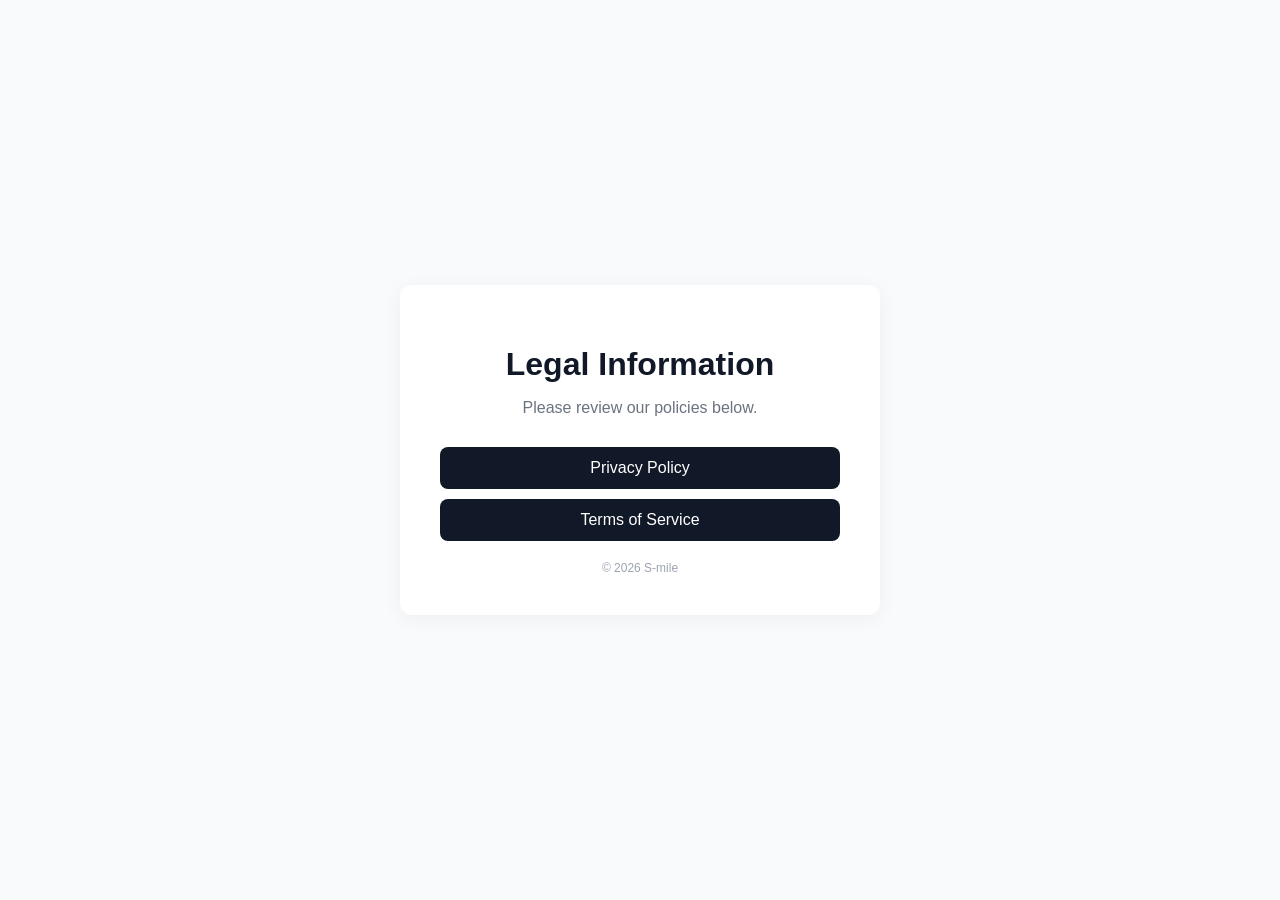
==== index.html @ bb3453ad "feat: ToS and Privacy Policy" ====
<!doctype html>
<html lang="en">
  <head>
    <meta charset="UTF-8" />
    <meta name="viewport" content="width=device-width, initial-scale=1.0" />
    <title>Legal - Your App Name</title>
    <style>
      body {
        font-family: -apple-system, BlinkMacSystemFont, 'Segoe UI', Roboto, sans-serif;
        margin: 0;
        padding: 0;
        background: #f9fafb;
        color: #111827;
        display: flex;
        align-items: center;
        justify-content: center;
        height: 100vh;
      }
      .container {
        text-align: center;
        background: white;
        padding: 40px;
        border-radius: 12px;
        box-shadow: 0 4px 20px rgba(0, 0, 0, 0.05);
        max-width: 400px;
        width: 90%;
      }
      h1 {
        margin-bottom: 10px;
      }
      p {
        margin-bottom: 30px;
        color: #6b7280;
      }
      a {
        display: block;
        margin: 10px 0;
        padding: 12px;
        border-radius: 8px;
        text-decoration: none;
        font-weight: 500;
        background: #111827;
        color: white;
        transition: 0.2s;
      }
      a:hover {
        background: #374151;
      }
      footer {
        margin-top: 20px;
        font-size: 12px;
        color: #9ca3af;
      }
    </style>
  </head>
  <body>
    <div class="container">
      <h1>Legal Information</h1>
      <p>Please review our policies below.</p>

      <a href="privacy.html">Privacy Policy</a>
      <a href="ToS.html">Terms of Service</a>

      <footer>© 2026 S-mile</footer>
    </div>
  </body>
</html>
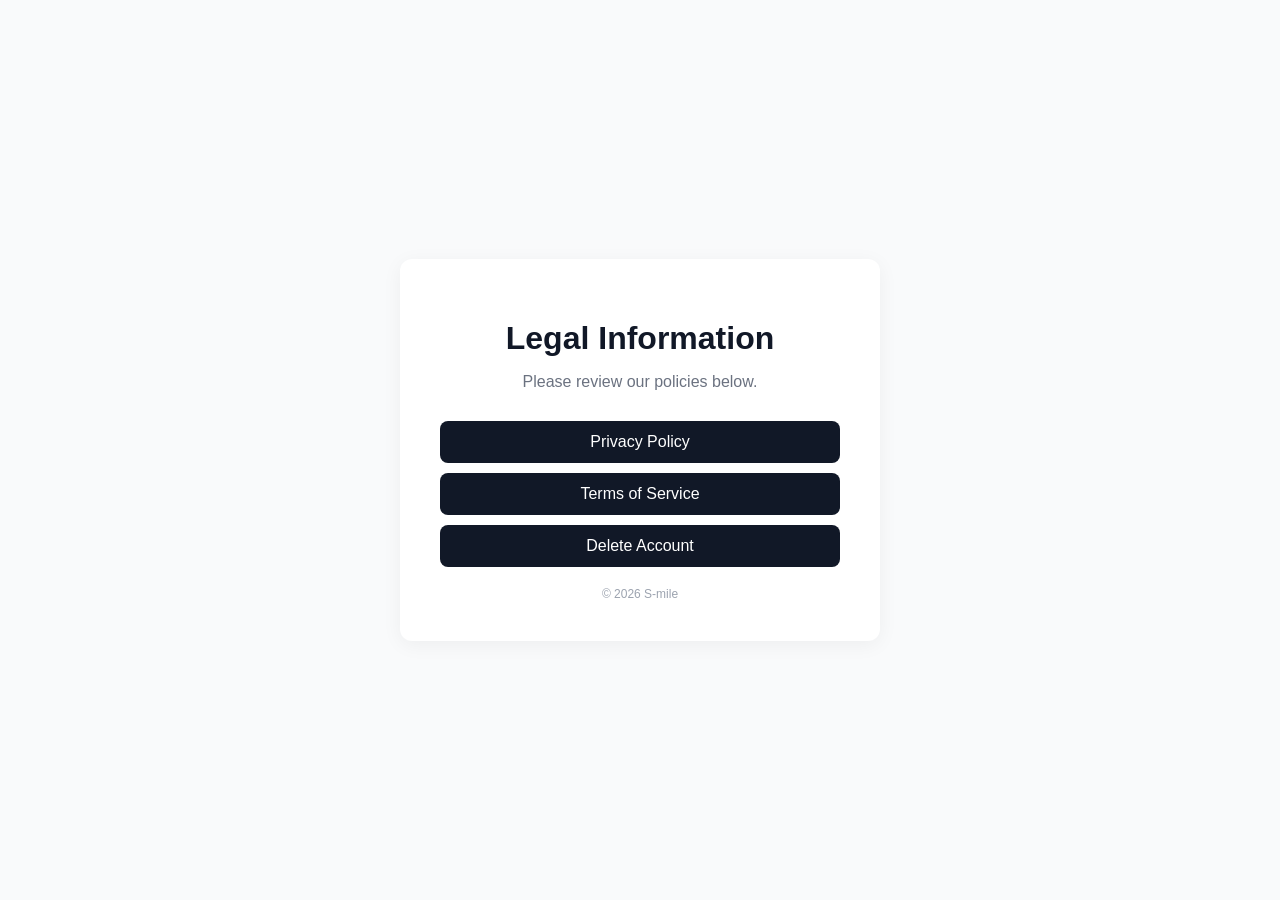
==== commit 24fab2c5: "feat: delete account page" ====
--- a/index.html
+++ b/index.html
@@ -60,6 +60,7 @@
 
       <a href="privacy.html">Privacy Policy</a>
       <a href="ToS.html">Terms of Service</a>
+      <a href="delete-account.html">Delete Account</a>
 
       <footer>© 2026 S-mile</footer>
     </div>
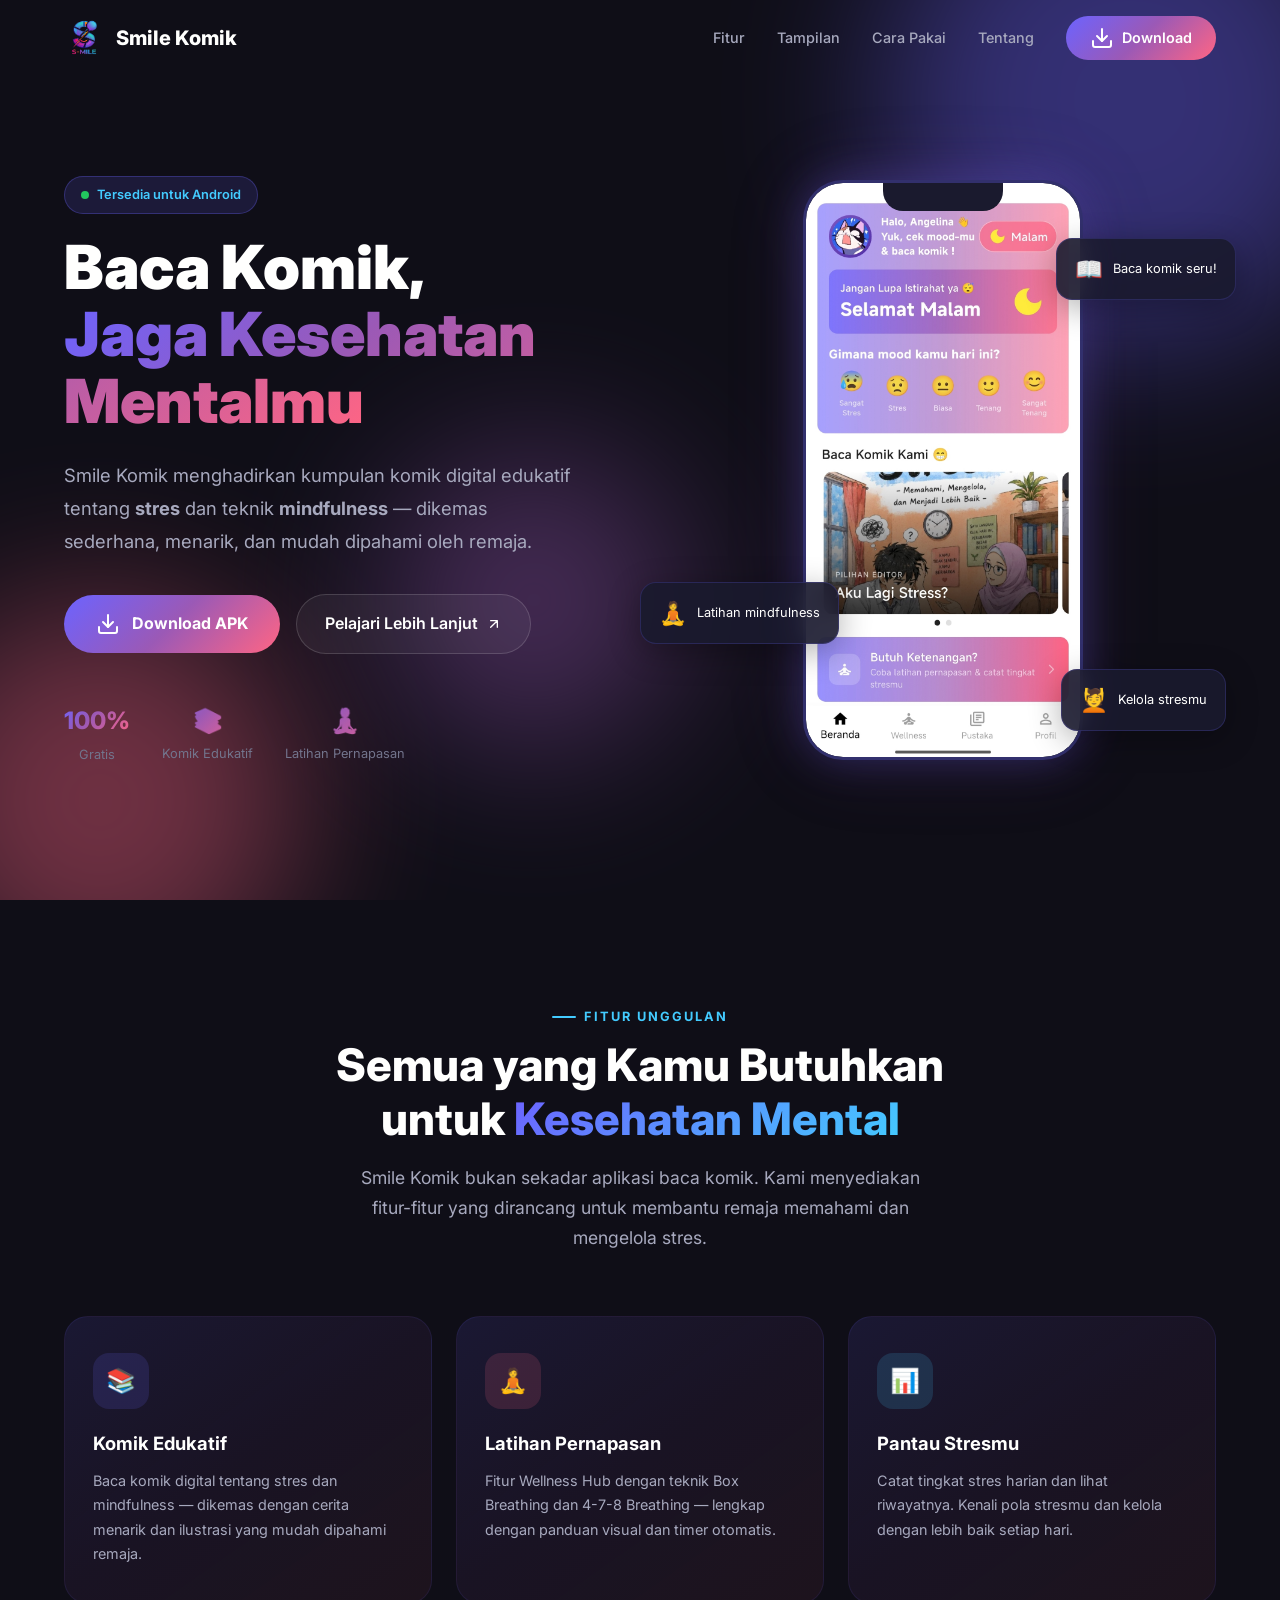
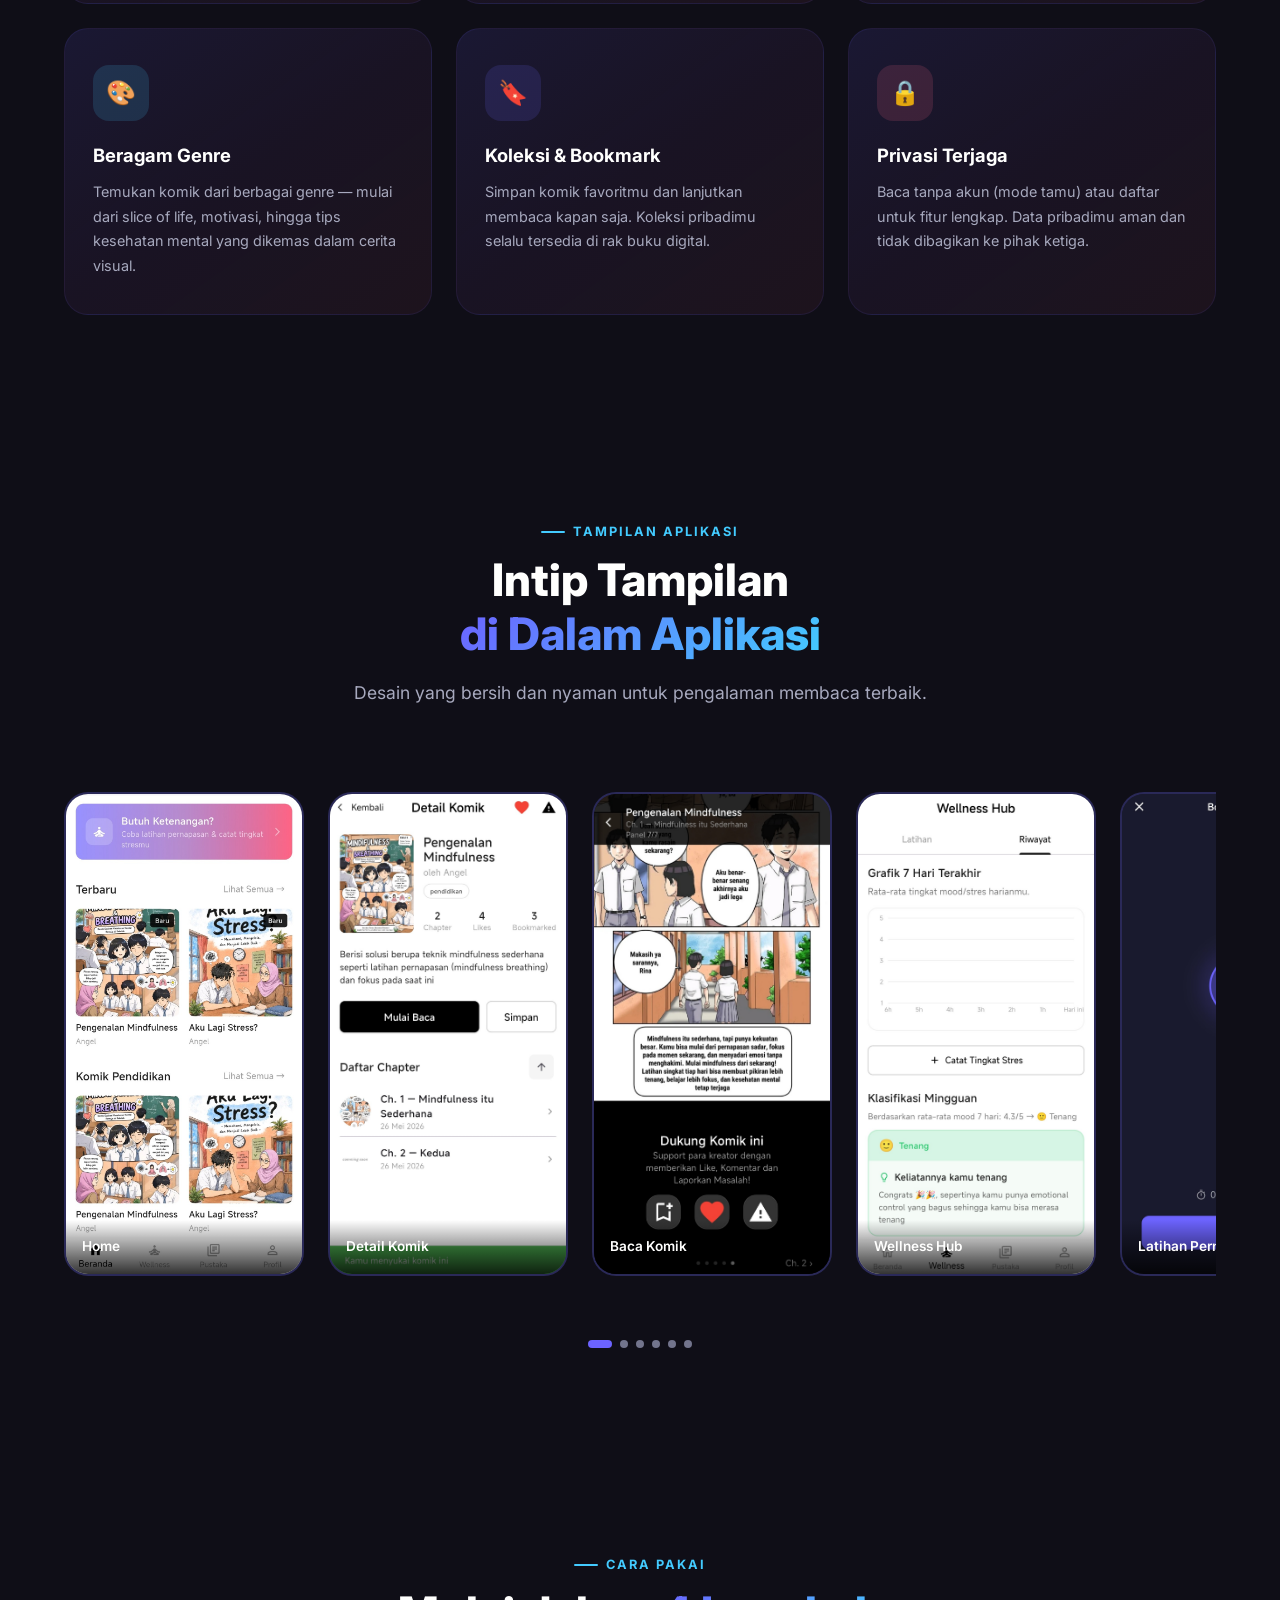
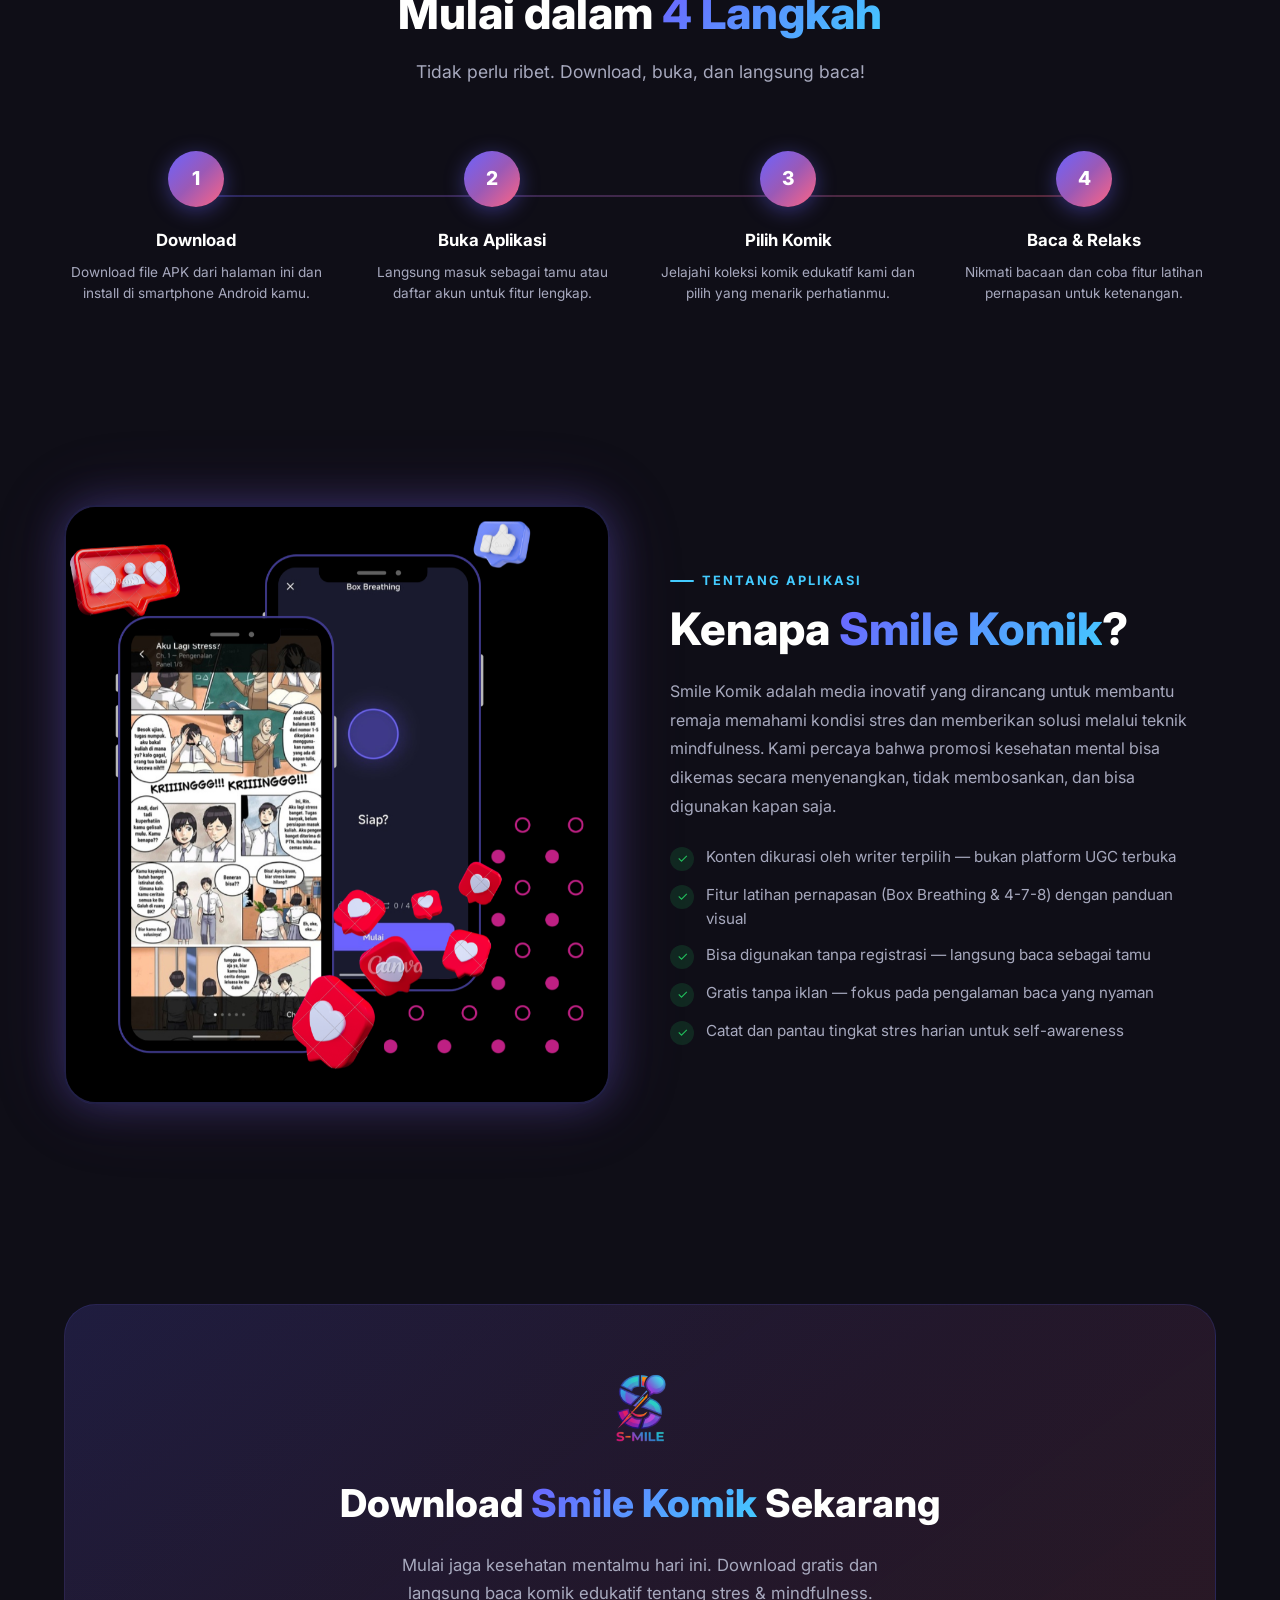
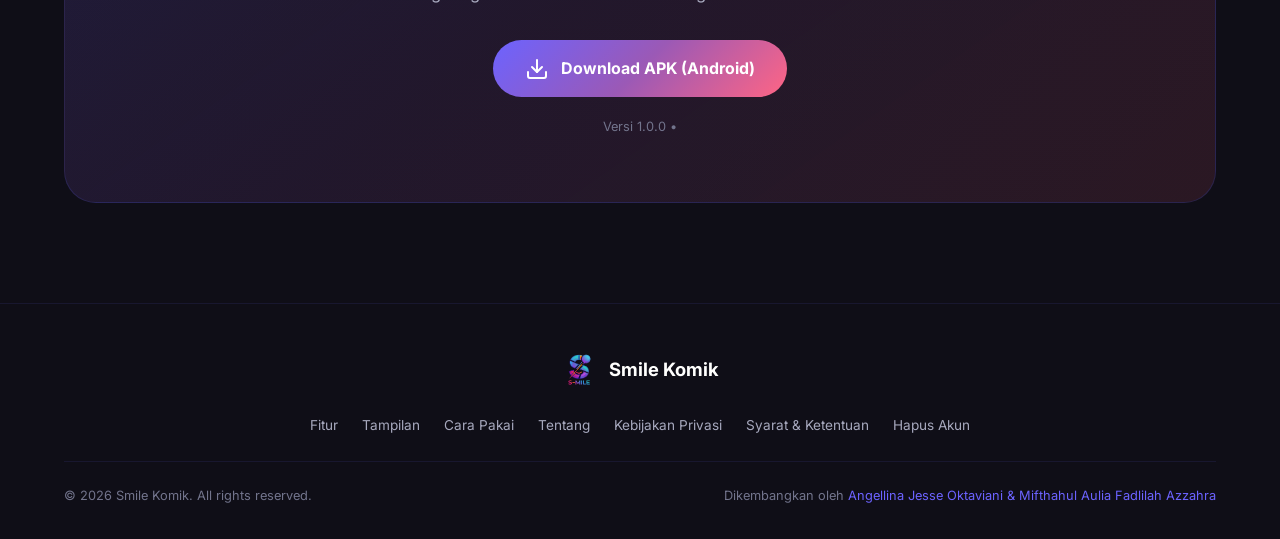
==== commit a109d2c0: "feat: landing page" ====
--- a/index.html
+++ b/index.html
@@ -1,68 +1,375 @@
 <!doctype html>
-<html lang="en">
+<html lang="id">
   <head>
     <meta charset="UTF-8" />
     <meta name="viewport" content="width=device-width, initial-scale=1.0" />
-    <title>Legal - Your App Name</title>
-    <style>
-      body {
-        font-family: -apple-system, BlinkMacSystemFont, 'Segoe UI', Roboto, sans-serif;
-        margin: 0;
-        padding: 0;
-        background: #f9fafb;
-        color: #111827;
-        display: flex;
-        align-items: center;
-        justify-content: center;
-        height: 100vh;
-      }
-      .container {
-        text-align: center;
-        background: white;
-        padding: 40px;
-        border-radius: 12px;
-        box-shadow: 0 4px 20px rgba(0, 0, 0, 0.05);
-        max-width: 400px;
-        width: 90%;
-      }
-      h1 {
-        margin-bottom: 10px;
-      }
-      p {
-        margin-bottom: 30px;
-        color: #6b7280;
-      }
-      a {
-        display: block;
-        margin: 10px 0;
-        padding: 12px;
-        border-radius: 8px;
-        text-decoration: none;
-        font-weight: 500;
-        background: #111827;
-        color: white;
-        transition: 0.2s;
-      }
-      a:hover {
-        background: #374151;
-      }
-      footer {
-        margin-top: 20px;
-        font-size: 12px;
-        color: #9ca3af;
-      }
-    </style>
+    <title>Smile Komik — Komik Edukasi Stres & Mindfulness untuk Remaja</title>
+    <meta
+      name="description"
+      content="Smile Komik adalah aplikasi komik digital edukatif tentang stres dan teknik mindfulness. Dikemas menarik dan mudah dipahami oleh remaja. Download gratis sekarang!"
+    />
+    <meta name="keywords" content="smile komik, komik edukasi, kesehatan mental, mindfulness, stres, remaja, komik digital, breathing exercise" />
+    <meta name="author" content="Smile Komik Team" />
+    <meta name="theme-color" content="#6C63FF" />
+
+    <meta property="og:title" content="Smile Komik — Komik Edukasi Stres & Mindfulness" />
+    <meta property="og:description" content="Baca komik edukatif tentang stres dan mindfulness. Dirancang khusus untuk remaja, gratis dan mudah digunakan." />
+    <meta property="og:type" content="website" />
+    <meta property="og:image" content="assets/logo.png" />
+
+    <link rel="preconnect" href="https://fonts.googleapis.com" />
+    <link rel="preconnect" href="https://fonts.gstatic.com" crossorigin />
+    <link href="https://fonts.googleapis.com/css2?family=Inter:wght@400;500;600;700;800;900&display=swap" rel="stylesheet" />
+
+    <link rel="icon" type="image/png" href="assets/logo.png" />
+
+    <link rel="stylesheet" href="style.css" />
   </head>
   <body>
-    <div class="container">
-      <h1>Legal Information</h1>
-      <p>Please review our policies below.</p>
-
-      <a href="privacy.html">Privacy Policy</a>
-      <a href="ToS.html">Terms of Service</a>
-      <a href="delete-account.html">Delete Account</a>
-
-      <footer>© 2026 S-mile</footer>
-    </div>
+    <nav class="navbar" id="navbar">
+      <div class="container navbar__inner">
+        <a href="#" class="navbar__brand">
+          <img src="assets/logo.png" alt="Smile Komik Logo" class="navbar__logo" />
+          <span>Smile Komik</span>
+        </a>
+
+        <ul class="navbar__nav" id="navMenu">
+          <li><a href="#fitur" class="navbar__link">Fitur</a></li>
+          <li><a href="#screenshot" class="navbar__link">Tampilan</a></li>
+          <li><a href="#cara-kerja" class="navbar__link">Cara Pakai</a></li>
+          <li><a href="#tentang" class="navbar__link">Tentang</a></li>
+          <li>
+            <a href="#download" class="navbar__cta">
+              <svg class="btn-download__icon" viewBox="0 0 24 24" fill="none" stroke="currentColor" stroke-width="2" stroke-linecap="round" stroke-linejoin="round">
+                <path d="M21 15v4a2 2 0 0 1-2 2H5a2 2 0 0 1-2-2v-4" />
+                <polyline points="7 10 12 15 17 10" />
+                <line x1="12" y1="15" x2="12" y2="3" />
+              </svg>
+              Download
+            </a>
+          </li>
+        </ul>
+
+        <button class="navbar__toggle" id="navToggle" aria-label="Menu">
+          <span></span>
+          <span></span>
+          <span></span>
+        </button>
+      </div>
+    </nav>
+
+    <section class="hero" id="hero">
+      <div class="bg-orb bg-orb--1"></div>
+      <div class="bg-orb bg-orb--2"></div>
+      <div class="bg-orb bg-orb--3"></div>
+
+      <div class="container hero__inner">
+        <div class="hero__content">
+          <div class="hero__badge">
+            <span class="hero__badge-dot"></span>
+            Tersedia untuk Android
+          </div>
+
+          <h1 class="hero__title">
+            Baca Komik,<br />
+            <span>Jaga Kesehatan Mentalmu</span>
+          </h1>
+
+          <p class="hero__desc">
+            Smile Komik menghadirkan kumpulan komik digital edukatif tentang <strong>stres</strong> dan teknik <strong>mindfulness</strong> — dikemas sederhana, menarik, dan mudah dipahami oleh
+            remaja.
+          </p>
+
+          <div class="hero__actions">
+            <a href="#download" class="btn-download" id="heroDownloadBtn">
+              <svg class="btn-download__icon" viewBox="0 0 24 24" fill="none" stroke="currentColor" stroke-width="2" stroke-linecap="round" stroke-linejoin="round">
+                <path d="M21 15v4a2 2 0 0 1-2 2H5a2 2 0 0 1-2-2v-4" />
+                <polyline points="7 10 12 15 17 10" />
+                <line x1="12" y1="15" x2="12" y2="3" />
+              </svg>
+              Download APK
+            </a>
+            <a href="#fitur" class="btn-secondary">
+              Pelajari Lebih Lanjut
+              <svg width="16" height="16" viewBox="0 0 24 24" fill="none" stroke="currentColor" stroke-width="2" stroke-linecap="round" stroke-linejoin="round">
+                <path d="M7 17l9.2-9.2M17 17V7H7" />
+              </svg>
+            </a>
+          </div>
+
+          <div class="hero__stats">
+            <div class="hero__stat">
+              <div class="hero__stat-value">100%</div>
+              <div class="hero__stat-label">Gratis</div>
+            </div>
+            <div class="hero__stat">
+              <div class="hero__stat-value">📚</div>
+              <div class="hero__stat-label">Komik Edukatif</div>
+            </div>
+            <div class="hero__stat">
+              <div class="hero__stat-value">🧘</div>
+              <div class="hero__stat-label">Latihan Pernapasan</div>
+            </div>
+          </div>
+        </div>
+
+        <div class="hero__visual">
+          <div class="floating-card floating-card--1">
+            <span class="floating-card__emoji">📖</span>
+            <span>Baca komik seru!</span>
+          </div>
+          <div class="floating-card floating-card--2">
+            <span class="floating-card__emoji">🧘</span>
+            <span>Latihan mindfulness</span>
+          </div>
+          <div class="floating-card floating-card--3">
+            <span class="floating-card__emoji">💆</span>
+            <span>Kelola stresmu</span>
+          </div>
+
+          <div class="phone-mockup">
+            <div class="phone-mockup__notch"></div>
+            <img src="assets/screenshoots/home.jpg" alt="Tampilan Home Smile Komik" class="phone-mockup__screen" />
+          </div>
+        </div>
+      </div>
+    </section>
+
+    <section class="features" id="fitur">
+      <div class="container">
+        <div class="features__header reveal">
+          <span class="section-label">Fitur Unggulan</span>
+          <h2 class="section-title">Semua yang Kamu Butuhkan<br />untuk <span class="text-gradient">Kesehatan Mental</span></h2>
+          <p class="section-subtitle mx-auto">Smile Komik bukan sekadar aplikasi baca komik. Kami menyediakan fitur-fitur yang dirancang untuk membantu remaja memahami dan mengelola stres.</p>
+        </div>
+
+        <div class="features__grid">
+          <div class="feature-card">
+            <div class="feature-card__icon">📚</div>
+            <h3 class="feature-card__title">Komik Edukatif</h3>
+            <p class="feature-card__desc">Baca komik digital tentang stres dan mindfulness — dikemas dengan cerita menarik dan ilustrasi yang mudah dipahami remaja.</p>
+          </div>
+
+          <div class="feature-card">
+            <div class="feature-card__icon feature-card__icon--secondary">🧘</div>
+            <h3 class="feature-card__title">Latihan Pernapasan</h3>
+            <p class="feature-card__desc">Fitur Wellness Hub dengan teknik Box Breathing dan 4-7-8 Breathing — lengkap dengan panduan visual dan timer otomatis.</p>
+          </div>
+
+          <div class="feature-card">
+            <div class="feature-card__icon feature-card__icon--accent">📊</div>
+            <h3 class="feature-card__title">Pantau Stresmu</h3>
+            <p class="feature-card__desc">Catat tingkat stres harian dan lihat riwayatnya. Kenali pola stresmu dan kelola dengan lebih baik setiap hari.</p>
+          </div>
+
+          <div class="feature-card">
+            <div class="feature-card__icon feature-card__icon--accent">🎨</div>
+            <h3 class="feature-card__title">Beragam Genre</h3>
+            <p class="feature-card__desc">Temukan komik dari berbagai genre — mulai dari slice of life, motivasi, hingga tips kesehatan mental yang dikemas dalam cerita visual.</p>
+          </div>
+
+          <div class="feature-card">
+            <div class="feature-card__icon">🔖</div>
+            <h3 class="feature-card__title">Koleksi & Bookmark</h3>
+            <p class="feature-card__desc">Simpan komik favoritmu dan lanjutkan membaca kapan saja. Koleksi pribadimu selalu tersedia di rak buku digital.</p>
+          </div>
+
+          <div class="feature-card">
+            <div class="feature-card__icon feature-card__icon--secondary">🔒</div>
+            <h3 class="feature-card__title">Privasi Terjaga</h3>
+            <p class="feature-card__desc">Baca tanpa akun (mode tamu) atau daftar untuk fitur lengkap. Data pribadimu aman dan tidak dibagikan ke pihak ketiga.</p>
+          </div>
+        </div>
+      </div>
+    </section>
+
+    <section class="screenshots" id="screenshot">
+      <div class="container">
+        <div class="screenshots__header reveal">
+          <span class="section-label">Tampilan Aplikasi</span>
+          <h2 class="section-title">Intip Tampilan<br /><span class="text-gradient">di Dalam Aplikasi</span></h2>
+          <p class="section-subtitle mx-auto">Desain yang bersih dan nyaman untuk pengalaman membaca terbaik.</p>
+        </div>
+      </div>
+
+      <div class="container">
+        <div class="screenshots__carousel" id="screenshotCarousel">
+          <div class="screenshot-item">
+            <img src="/assets/screenshoots/home2.jpg" alt="Tampilan Home" srcset="" />
+            <div class="screenshot-item__label">Home</div>
+          </div>
+
+          <div class="screenshot-item">
+            <img src="./assets/screenshoots/detail-komik.jpg" alt="Tampilan Detail Komik" srcset="" />
+            <div class="screenshot-item__label">Detail Komik</div>
+          </div>
+
+          <div class="screenshot-item">
+            <img src="./assets/screenshoots/reader.jpg" alt="Tampilan Reader Komik" srcset="" />
+            <div class="screenshot-item__label">Baca Komik</div>
+          </div>
+
+          <div class="screenshot-item">
+            <img src="./assets/screenshoots/wellness.jpg" alt="Tampilan Wellness Hub" srcset="" />
+            <div class="screenshot-item__label">Wellness Hub</div>
+          </div>
+
+          <div class="screenshot-item">
+            <img src="./assets/screenshoots/breathing.jpg" alt="Tapilan Latihan Pernapasan" />
+            <div class="screenshot-item__label">Latihan Pernapasan</div>
+          </div>
+
+          <div class="screenshot-item">
+            <img src="./assets/screenshoots/profile.jpg" alt="Tampilan Profil" srcset="" />
+            <div class="screenshot-item__label">Profil</div>
+          </div>
+        </div>
+
+        <div class="screenshots__dots">
+          <button class="screenshots__dot active" aria-label="Screenshot 1"></button>
+          <button class="screenshots__dot" aria-label="Screenshot 2"></button>
+          <button class="screenshots__dot" aria-label="Screenshot 3"></button>
+          <button class="screenshots__dot" aria-label="Screenshot 4"></button>
+          <button class="screenshots__dot" aria-label="Screenshot 5"></button>
+          <button class="screenshots__dot" aria-label="Screenshot 6"></button>
+        </div>
+      </div>
+    </section>
+
+    <section class="how-it-works" id="cara-kerja">
+      <div class="container">
+        <div class="how-it-works__header reveal">
+          <span class="section-label">Cara Pakai</span>
+          <h2 class="section-title">Mulai dalam <span class="text-gradient">4 Langkah</span></h2>
+          <p class="section-subtitle mx-auto">Tidak perlu ribet. Download, buka, dan langsung baca!</p>
+        </div>
+
+        <div class="how-it-works__steps">
+          <div class="step-card">
+            <div class="step-card__number">1</div>
+            <h3 class="step-card__title">Download</h3>
+            <p class="step-card__desc">Download file APK dari halaman ini dan install di smartphone Android kamu.</p>
+          </div>
+
+          <div class="step-card">
+            <div class="step-card__number">2</div>
+            <h3 class="step-card__title">Buka Aplikasi</h3>
+            <p class="step-card__desc">Langsung masuk sebagai tamu atau daftar akun untuk fitur lengkap.</p>
+          </div>
+
+          <div class="step-card">
+            <div class="step-card__number">3</div>
+            <h3 class="step-card__title">Pilih Komik</h3>
+            <p class="step-card__desc">Jelajahi koleksi komik edukatif kami dan pilih yang menarik perhatianmu.</p>
+          </div>
+
+          <div class="step-card">
+            <div class="step-card__number">4</div>
+            <h3 class="step-card__title">Baca & Relaks</h3>
+            <p class="step-card__desc">Nikmati bacaan dan coba fitur latihan pernapasan untuk ketenangan.</p>
+          </div>
+        </div>
+      </div>
+    </section>
+
+    <section class="about" id="tentang">
+      <div class="container">
+        <div class="about__inner">
+          <div class="about__visual reveal">
+            <div class="about__image-container">
+              <img src="assets/screenshoots/ill.png" alt="Tentang Smile Komik" />
+            </div>
+          </div>
+
+          <div class="about__content reveal">
+            <span class="section-label">Tentang Aplikasi</span>
+            <h2 class="section-title">Kenapa <span class="text-gradient">Smile Komik</span>?</h2>
+            <p class="about__text">
+              Smile Komik adalah media inovatif yang dirancang untuk membantu remaja memahami kondisi stres dan memberikan solusi melalui teknik mindfulness. Kami percaya bahwa promosi kesehatan
+              mental bisa dikemas secara menyenangkan, tidak membosankan, dan bisa digunakan kapan saja.
+            </p>
+
+            <ul class="about__highlights">
+              <li class="about__highlight">
+                <span class="about__highlight-icon">✓</span>
+                <span>Konten dikurasi oleh writer terpilih — bukan platform UGC terbuka</span>
+              </li>
+              <li class="about__highlight">
+                <span class="about__highlight-icon">✓</span>
+                <span>Fitur latihan pernapasan (Box Breathing & 4-7-8) dengan panduan visual</span>
+              </li>
+              <li class="about__highlight">
+                <span class="about__highlight-icon">✓</span>
+                <span>Bisa digunakan tanpa registrasi — langsung baca sebagai tamu</span>
+              </li>
+              <li class="about__highlight">
+                <span class="about__highlight-icon">✓</span>
+                <span>Gratis tanpa iklan — fokus pada pengalaman baca yang nyaman</span>
+              </li>
+              <li class="about__highlight">
+                <span class="about__highlight-icon">✓</span>
+                <span>Catat dan pantau tingkat stres harian untuk self-awareness</span>
+              </li>
+            </ul>
+          </div>
+        </div>
+      </div>
+    </section>
+
+    <section class="download-cta" id="download">
+      <div class="container">
+        <div class="download-cta__card reveal">
+          <div class="download-cta__content">
+            <img src="assets/logo.png" alt="Smile Komik" class="download-cta__icon" />
+            <h2 class="download-cta__title">Download <span class="text-gradient">Smile Komik</span> Sekarang</h2>
+            <p class="download-cta__desc">Mulai jaga kesehatan mentalmu hari ini. Download gratis dan langsung baca komik edukatif tentang stres & mindfulness.</p>
+
+            <div class="download-cta__actions">
+              <!-- 
+              APK RELEASE GITHUB
+            -->
+              <a href="#" class="btn-download" id="ctaDownloadBtn">
+                <svg class="btn-download__icon" viewBox="0 0 24 24" fill="none" stroke="currentColor" stroke-width="2" stroke-linecap="round" stroke-linejoin="round">
+                  <path d="M21 15v4a2 2 0 0 1-2 2H5a2 2 0 0 1-2-2v-4" />
+                  <polyline points="7 10 12 15 17 10" />
+                  <line x1="12" y1="15" x2="12" y2="3" />
+                </svg>
+                Download APK (Android)
+              </a>
+            </div>
+
+            <p class="download-cta__version">Versi 1.0.0 &bull;</p>
+          </div>
+        </div>
+      </div>
+    </section>
+
+    <footer class="footer" id="footer">
+      <div class="container footer__inner">
+        <div class="footer__brand">
+          <img src="assets/logo.png" alt="Smile Komik" />
+          <span>Smile Komik</span>
+        </div>
+
+        <ul class="footer__links">
+          <li><a href="#fitur" class="footer__link">Fitur</a></li>
+          <li><a href="#screenshot" class="footer__link">Tampilan</a></li>
+          <li><a href="#cara-kerja" class="footer__link">Cara Pakai</a></li>
+          <li><a href="#tentang" class="footer__link">Tentang</a></li>
+          <li><a href="./privacy.html" class="footer__link" target="_blank" rel="noopener">Kebijakan Privasi</a></li>
+          <li><a href="./ToS.html" class="footer__link" target="_blank" rel="noopener">Syarat & Ketentuan</a></li>
+          <li><a href="./delete-account.html" class="footer__link" target="_blank" rel="noopener">Hapus Akun</a></li>
+        </ul>
+
+        <div class="footer__divider"></div>
+
+        <div class="footer__bottom">
+          <p class="footer__copyright">&copy; 2026 Smile Komik. All rights reserved.</p>
+          <p class="footer__developer">Dikembangkan oleh <a href="mailto:official.smile.app@example.com"> Angellina Jesse Oktaviani & Mifthahul Aulia Fadlilah Azzahra </a></p>
+        </div>
+      </div>
+    </footer>
+
+    <script src="script.js"></script>
   </body>
 </html>
--- a/style.css
+++ b/style.css
@@ -0,0 +1,1231 @@
+/* ========================================
+   SMILE KOMIK — Landing Page Styles
+   ======================================== */
+
+/* ---------- CSS Variables ---------- */
+:root {
+  --primary: #6C63FF;
+  --primary-dark: #4B44CC;
+  --secondary: #FF6584;
+  --accent: #43CBFF;
+  --bg-dark: #0F0E17;
+  --bg-card: #1A1A2E;
+  --bg-card-hover: #252542;
+  --surface: #16213E;
+  --text-primary: #FFFFFE;
+  --text-secondary: #A7A9BE;
+  --text-muted: #72748C;
+  --gradient-hero: linear-gradient(135deg, #6C63FF 0%, #9B59B6 40%, #FF6584 100%);
+  --gradient-card: linear-gradient(145deg, rgba(108, 99, 255, 0.12) 0%, rgba(155, 89, 182, 0.08) 50%, rgba(255, 101, 132, 0.06) 100%);
+  --gradient-btn: linear-gradient(135deg, #6C63FF 0%, #9B59B6 50%, #FF6584 100%);
+  --gradient-text: linear-gradient(135deg, #6C63FF, #43CBFF);
+  --shadow-glow: 0 0 40px rgba(108, 99, 255, 0.3), 0 0 80px rgba(155, 89, 182, 0.15);
+  --shadow-card: 0 8px 32px rgba(0, 0, 0, 0.3);
+  --radius-sm: 8px;
+  --radius-md: 16px;
+  --radius-lg: 24px;
+  --radius-xl: 32px;
+  --transition: 0.3s cubic-bezier(0.4, 0, 0.2, 1);
+  --font-main: 'Inter', -apple-system, BlinkMacSystemFont, 'Segoe UI', sans-serif;
+}
+
+/* ---------- Reset & Base ---------- */
+*,
+*::before,
+*::after {
+  margin: 0;
+  padding: 0;
+  box-sizing: border-box;
+}
+
+html {
+  scroll-behavior: smooth;
+  font-size: 16px;
+  -webkit-font-smoothing: antialiased;
+  -moz-osx-font-smoothing: grayscale;
+}
+
+body {
+  font-family: var(--font-main);
+  background-color: var(--bg-dark);
+  color: var(--text-primary);
+  line-height: 1.6;
+  overflow-x: hidden;
+}
+
+a {
+  text-decoration: none;
+  color: inherit;
+}
+
+img {
+  max-width: 100%;
+  height: auto;
+  display: block;
+}
+
+/* ---------- Utility Classes ---------- */
+.container {
+  width: 100%;
+  max-width: 1200px;
+  margin: 0 auto;
+  padding: 0 24px;
+}
+
+.section-label {
+  display: inline-flex;
+  align-items: center;
+  gap: 8px;
+  font-size: 0.8rem;
+  font-weight: 700;
+  letter-spacing: 2px;
+  text-transform: uppercase;
+  color: var(--accent);
+  margin-bottom: 12px;
+}
+
+.section-label::before {
+  content: '';
+  display: inline-block;
+  width: 24px;
+  height: 2px;
+  background: var(--accent);
+  border-radius: 2px;
+}
+
+.section-title {
+  font-size: clamp(2rem, 4vw, 2.8rem);
+  font-weight: 800;
+  line-height: 1.2;
+  margin-bottom: 16px;
+}
+
+.section-subtitle {
+  font-size: 1.1rem;
+  color: var(--text-secondary);
+  max-width: 600px;
+  line-height: 1.7;
+}
+
+.text-gradient {
+  background: var(--gradient-text);
+  -webkit-background-clip: text;
+  -webkit-text-fill-color: transparent;
+  background-clip: text;
+}
+
+.text-center {
+  text-align: center;
+}
+
+.mx-auto {
+  margin-left: auto;
+  margin-right: auto;
+}
+
+/* ---------- Animated Background Orbs ---------- */
+.bg-orb {
+  position: absolute;
+  border-radius: 50%;
+  filter: blur(80px);
+  opacity: 0.4;
+  pointer-events: none;
+  z-index: 0;
+}
+
+.bg-orb--1 {
+  width: 500px;
+  height: 500px;
+  background: var(--primary);
+  top: -150px;
+  right: -100px;
+  animation: orbFloat 8s ease-in-out infinite;
+}
+
+.bg-orb--2 {
+  width: 400px;
+  height: 400px;
+  background: var(--secondary);
+  bottom: -100px;
+  left: -100px;
+  animation: orbFloat 10s ease-in-out infinite reverse;
+}
+
+.bg-orb--3 {
+  width: 300px;
+  height: 300px;
+  background: #9B59B6;
+  top: 50%;
+  left: 30%;
+  animation: orbFloat 12s ease-in-out infinite 2s;
+}
+
+@keyframes orbFloat {
+  0%, 100% { transform: translate(0, 0) scale(1); }
+  33% { transform: translate(30px, -30px) scale(1.05); }
+  66% { transform: translate(-20px, 20px) scale(0.95); }
+}
+
+/* ---------- Navbar ---------- */
+.navbar {
+  position: fixed;
+  top: 0;
+  left: 0;
+  right: 0;
+  z-index: 1000;
+  padding: 16px 0;
+  transition: var(--transition);
+  backdrop-filter: blur(0px);
+}
+
+.navbar.scrolled {
+  background: rgba(15, 14, 23, 0.85);
+  backdrop-filter: blur(20px) saturate(1.5);
+  border-bottom: 1px solid rgba(108, 99, 255, 0.15);
+  padding: 12px 0;
+}
+
+.navbar__inner {
+  display: flex;
+  align-items: center;
+  justify-content: space-between;
+}
+
+.navbar__brand {
+  display: flex;
+  align-items: center;
+  gap: 12px;
+  font-size: 1.25rem;
+  font-weight: 800;
+}
+
+.navbar__logo {
+  width: 40px;
+  height: 40px;
+  border-radius: var(--radius-sm);
+}
+
+.navbar__nav {
+  display: flex;
+  align-items: center;
+  gap: 32px;
+  list-style: none;
+}
+
+.navbar__link {
+  font-size: 0.9rem;
+  font-weight: 500;
+  color: var(--text-secondary);
+  transition: var(--transition);
+  position: relative;
+}
+
+.navbar__link::after {
+  content: '';
+  position: absolute;
+  bottom: -4px;
+  left: 0;
+  width: 0;
+  height: 2px;
+  background: var(--gradient-btn);
+  border-radius: 2px;
+  transition: var(--transition);
+}
+
+.navbar__link:hover {
+  color: var(--text-primary);
+}
+
+.navbar__link:hover::after {
+  width: 100%;
+}
+
+.navbar__cta {
+  display: inline-flex;
+  align-items: center;
+  gap: 8px;
+  padding: 10px 24px;
+  background: var(--gradient-btn);
+  color: #fff;
+  font-weight: 600;
+  font-size: 0.9rem;
+  border-radius: 999px;
+  transition: var(--transition);
+  border: none;
+  cursor: pointer;
+}
+
+.navbar__cta:hover {
+  transform: translateY(-2px);
+  box-shadow: 0 8px 25px rgba(108, 99, 255, 0.4);
+}
+
+/* Mobile Menu Toggle */
+.navbar__toggle {
+  display: none;
+  flex-direction: column;
+  gap: 5px;
+  background: none;
+  border: none;
+  cursor: pointer;
+  padding: 4px;
+}
+
+.navbar__toggle span {
+  display: block;
+  width: 24px;
+  height: 2px;
+  background: var(--text-primary);
+  border-radius: 2px;
+  transition: var(--transition);
+}
+
+/* ---------- Hero Section ---------- */
+.hero {
+  position: relative;
+  min-height: 100vh;
+  display: flex;
+  align-items: center;
+  padding: 120px 0 80px;
+  overflow: hidden;
+}
+
+.hero__inner {
+  display: grid;
+  grid-template-columns: 1fr 1fr;
+  gap: 60px;
+  align-items: center;
+  position: relative;
+  z-index: 1;
+}
+
+.hero__badge {
+  display: inline-flex;
+  align-items: center;
+  gap: 8px;
+  padding: 8px 16px;
+  background: rgba(108, 99, 255, 0.15);
+  border: 1px solid rgba(108, 99, 255, 0.3);
+  border-radius: 999px;
+  font-size: 0.8rem;
+  font-weight: 600;
+  color: var(--accent);
+  margin-bottom: 20px;
+  animation: fadeInUp 0.6s ease-out;
+}
+
+.hero__badge-dot {
+  width: 8px;
+  height: 8px;
+  border-radius: 50%;
+  background: #22C55E;
+  animation: pulse 2s ease-in-out infinite;
+}
+
+@keyframes pulse {
+  0%, 100% { opacity: 1; transform: scale(1); }
+  50% { opacity: 0.5; transform: scale(0.8); }
+}
+
+.hero__title {
+  font-size: clamp(2.5rem, 5vw, 3.8rem);
+  font-weight: 900;
+  line-height: 1.1;
+  margin-bottom: 24px;
+  animation: fadeInUp 0.6s ease-out 0.1s both;
+}
+
+.hero__title span {
+  background: var(--gradient-hero);
+  -webkit-background-clip: text;
+  -webkit-text-fill-color: transparent;
+  background-clip: text;
+}
+
+.hero__desc {
+  font-size: 1.15rem;
+  color: var(--text-secondary);
+  line-height: 1.8;
+  margin-bottom: 36px;
+  max-width: 520px;
+  animation: fadeInUp 0.6s ease-out 0.2s both;
+}
+
+.hero__actions {
+  display: flex;
+  align-items: center;
+  gap: 16px;
+  flex-wrap: wrap;
+  animation: fadeInUp 0.6s ease-out 0.3s both;
+}
+
+.btn-download {
+  display: inline-flex;
+  align-items: center;
+  gap: 12px;
+  padding: 16px 32px;
+  background: var(--gradient-btn);
+  color: #fff;
+  font-weight: 700;
+  font-size: 1rem;
+  border-radius: 999px;
+  border: none;
+  cursor: pointer;
+  transition: var(--transition);
+  position: relative;
+  overflow: hidden;
+}
+
+.btn-download::before {
+  content: '';
+  position: absolute;
+  inset: 0;
+  background: linear-gradient(135deg, rgba(255,255,255,0.2) 0%, transparent 50%);
+  opacity: 0;
+  transition: var(--transition);
+}
+
+.btn-download:hover {
+  transform: translateY(-3px);
+  box-shadow: var(--shadow-glow);
+}
+
+.btn-download:hover::before {
+  opacity: 1;
+}
+
+.btn-download__icon {
+  width: 24px;
+  height: 24px;
+}
+
+.btn-secondary {
+  display: inline-flex;
+  align-items: center;
+  gap: 8px;
+  padding: 16px 28px;
+  background: rgba(255, 255, 255, 0.05);
+  border: 1px solid rgba(255, 255, 255, 0.15);
+  color: var(--text-primary);
+  font-weight: 600;
+  font-size: 1rem;
+  border-radius: 999px;
+  cursor: pointer;
+  transition: var(--transition);
+}
+
+.btn-secondary:hover {
+  background: rgba(255, 255, 255, 0.1);
+  border-color: rgba(255, 255, 255, 0.3);
+  transform: translateY(-2px);
+}
+
+.hero__stats {
+  display: flex;
+  gap: 32px;
+  margin-top: 48px;
+  animation: fadeInUp 0.6s ease-out 0.4s both;
+}
+
+.hero__stat {
+  text-align: center;
+}
+
+.hero__stat-value {
+  font-size: 1.5rem;
+  font-weight: 800;
+  background: var(--gradient-hero);
+  -webkit-background-clip: text;
+  -webkit-text-fill-color: transparent;
+  background-clip: text;
+}
+
+.hero__stat-label {
+  font-size: 0.8rem;
+  color: var(--text-muted);
+  margin-top: 4px;
+}
+
+/* Hero Phone Mockup */
+.hero__visual {
+  display: flex;
+  justify-content: center;
+  align-items: center;
+  position: relative;
+  animation: fadeInUp 0.8s ease-out 0.3s both;
+}
+
+.phone-mockup {
+  position: relative;
+  width: 280px;
+  height: 580px;
+  border-radius: 40px;
+  background: var(--bg-card);
+  border: 3px solid rgba(108, 99, 255, 0.3);
+  box-shadow: var(--shadow-glow), var(--shadow-card);
+  overflow: hidden;
+  z-index: 2;
+}
+
+.phone-mockup__notch {
+  position: absolute;
+  top: 0;
+  left: 50%;
+  transform: translateX(-50%);
+  width: 120px;
+  height: 28px;
+  background: var(--bg-card);
+  border-radius: 0 0 20px 20px;
+  z-index: 3;
+}
+
+.phone-mockup__screen {
+  width: 100%;
+  height: 100%;
+  object-fit: cover;
+  border-radius: 37px;
+}
+
+.phone-mockup__placeholder {
+  width: 100%;
+  height: 100%;
+  display: flex;
+  flex-direction: column;
+  align-items: center;
+  justify-content: center;
+  gap: 16px;
+  padding: 40px 24px;
+  background: linear-gradient(180deg, #1A1A2E 0%, #16213E 100%);
+  border-radius: 37px;
+  text-align: center;
+}
+
+.phone-mockup__placeholder-icon {
+  width: 64px;
+  height: 64px;
+  border-radius: 16px;
+  border: 2px dashed rgba(108, 99, 255, 0.4);
+  display: flex;
+  align-items: center;
+  justify-content: center;
+  color: var(--text-muted);
+  font-size: 1.5rem;
+}
+
+.phone-mockup__placeholder-text {
+  font-size: 0.85rem;
+  color: var(--text-muted);
+  line-height: 1.5;
+}
+
+/* Floating cards around phone */
+.floating-card {
+  position: absolute;
+  padding: 12px 18px;
+  background: rgba(26, 26, 46, 0.9);
+  backdrop-filter: blur(12px);
+  border: 1px solid rgba(108, 99, 255, 0.2);
+  border-radius: var(--radius-md);
+  display: flex;
+  align-items: center;
+  gap: 10px;
+  font-size: 0.8rem;
+  color: var(--text-primary);
+  box-shadow: var(--shadow-card);
+  z-index: 3;
+  animation: float 4s ease-in-out infinite;
+}
+
+.floating-card--1 {
+  top: 10%;
+  right: -20px;
+  animation-delay: 0s;
+}
+
+.floating-card--2 {
+  bottom: 20%;
+  left: -30px;
+  animation-delay: 1.5s;
+}
+
+.floating-card--3 {
+  bottom: 5%;
+  right: -10px;
+  animation-delay: 3s;
+}
+
+.floating-card__emoji {
+  font-size: 1.4rem;
+}
+
+@keyframes float {
+  0%, 100% { transform: translateY(0); }
+  50% { transform: translateY(-12px); }
+}
+
+/* ---------- Features Section ---------- */
+.features {
+  padding: 100px 0;
+  position: relative;
+}
+
+.features__header {
+  text-align: center;
+  margin-bottom: 64px;
+}
+
+.features__grid {
+  display: grid;
+  grid-template-columns: repeat(3, 1fr);
+  gap: 24px;
+}
+
+.feature-card {
+  position: relative;
+  padding: 36px 28px;
+  background: var(--gradient-card);
+  border: 1px solid rgba(108, 99, 255, 0.1);
+  border-radius: var(--radius-lg);
+  transition: var(--transition);
+  overflow: hidden;
+}
+
+.feature-card::before {
+  content: '';
+  position: absolute;
+  top: 0;
+  left: 0;
+  right: 0;
+  height: 3px;
+  background: var(--gradient-btn);
+  transform: scaleX(0);
+  transform-origin: left;
+  transition: var(--transition);
+}
+
+.feature-card:hover {
+  transform: translateY(-6px);
+  border-color: rgba(108, 99, 255, 0.3);
+  box-shadow: 0 16px 48px rgba(108, 99, 255, 0.15);
+}
+
+.feature-card:hover::before {
+  transform: scaleX(1);
+}
+
+.feature-card__icon {
+  width: 56px;
+  height: 56px;
+  border-radius: var(--radius-md);
+  display: flex;
+  align-items: center;
+  justify-content: center;
+  font-size: 1.5rem;
+  margin-bottom: 20px;
+  background: rgba(108, 99, 255, 0.15);
+  color: var(--primary);
+}
+
+.feature-card__icon--secondary {
+  background: rgba(255, 101, 132, 0.15);
+  color: var(--secondary);
+}
+
+.feature-card__icon--accent {
+  background: rgba(67, 203, 255, 0.15);
+  color: var(--accent);
+}
+
+.feature-card__title {
+  font-size: 1.15rem;
+  font-weight: 700;
+  margin-bottom: 10px;
+}
+
+.feature-card__desc {
+  font-size: 0.9rem;
+  color: var(--text-secondary);
+  line-height: 1.7;
+}
+
+/* ---------- Screenshots Section ---------- */
+.screenshots {
+  padding: 100px 0;
+  position: relative;
+  overflow: hidden;
+}
+
+.screenshots__header {
+  text-align: center;
+  margin-bottom: 64px;
+}
+
+.screenshots__carousel {
+  display: flex;
+  gap: 24px;
+  overflow-x: auto;
+  scroll-snap-type: x mandatory;
+  padding: 20px 0 40px;
+  -webkit-overflow-scrolling: touch;
+  scrollbar-width: none;
+}
+
+.screenshots__carousel::-webkit-scrollbar {
+  display: none;
+}
+
+.screenshot-item {
+  flex: 0 0 auto;
+  scroll-snap-align: center;
+  width: 240px;
+  border-radius: var(--radius-lg);
+  overflow: hidden;
+  border: 2px solid rgba(108, 99, 255, 0.2);
+  transition: var(--transition);
+  position: relative;
+  background: var(--bg-card);
+}
+
+.screenshot-item:hover {
+  transform: scale(1.03);
+  border-color: rgba(108, 99, 255, 0.5);
+  box-shadow: 0 12px 40px rgba(108, 99, 255, 0.2);
+}
+
+.screenshot-item img {
+  width: 100%;
+  height: 480px;
+  object-fit: cover;
+}
+
+.screenshot-item__placeholder {
+  width: 100%;
+  height: 480px;
+  display: flex;
+  flex-direction: column;
+  align-items: center;
+  justify-content: center;
+  gap: 12px;
+  background: linear-gradient(180deg, var(--bg-card) 0%, var(--surface) 100%);
+  color: var(--text-muted);
+  padding: 20px;
+  text-align: center;
+}
+
+.screenshot-item__placeholder-icon {
+  font-size: 2.5rem;
+  opacity: 0.5;
+}
+
+.screenshot-item__placeholder-text {
+  font-size: 0.8rem;
+  line-height: 1.5;
+}
+
+.screenshot-item__label {
+  position: absolute;
+  bottom: 0;
+  left: 0;
+  right: 0;
+  padding: 16px;
+  background: linear-gradient(transparent, rgba(0,0,0,0.8));
+  font-size: 0.85rem;
+  font-weight: 600;
+  color: var(--text-primary);
+}
+
+/* Carousel navigation dots */
+.screenshots__dots {
+  display: flex;
+  justify-content: center;
+  gap: 8px;
+  margin-top: 24px;
+}
+
+.screenshots__dot {
+  width: 8px;
+  height: 8px;
+  border-radius: 50%;
+  background: var(--text-muted);
+  border: none;
+  cursor: pointer;
+  transition: var(--transition);
+  padding: 0;
+}
+
+.screenshots__dot.active {
+  background: var(--primary);
+  width: 24px;
+  border-radius: 4px;
+}
+
+/* ---------- How It Works ---------- */
+.how-it-works {
+  padding: 100px 0;
+  position: relative;
+}
+
+.how-it-works__header {
+  text-align: center;
+  margin-bottom: 64px;
+}
+
+.how-it-works__steps {
+  display: grid;
+  grid-template-columns: repeat(4, 1fr);
+  gap: 32px;
+  position: relative;
+}
+
+/* Connector line between steps */
+.how-it-works__steps::before {
+  content: '';
+  position: absolute;
+  top: 44px;
+  left: 12.5%;
+  right: 12.5%;
+  height: 2px;
+  background: linear-gradient(90deg, var(--primary), var(--secondary));
+  opacity: 0.3;
+  z-index: 0;
+}
+
+.step-card {
+  text-align: center;
+  position: relative;
+  z-index: 1;
+}
+
+.step-card__number {
+  width: 56px;
+  height: 56px;
+  border-radius: 50%;
+  background: var(--gradient-btn);
+  display: flex;
+  align-items: center;
+  justify-content: center;
+  font-size: 1.2rem;
+  font-weight: 800;
+  color: #fff;
+  margin: 0 auto 20px;
+  position: relative;
+  box-shadow: 0 4px 20px rgba(108, 99, 255, 0.4);
+}
+
+.step-card__title {
+  font-size: 1.05rem;
+  font-weight: 700;
+  margin-bottom: 8px;
+}
+
+.step-card__desc {
+  font-size: 0.85rem;
+  color: var(--text-secondary);
+  line-height: 1.6;
+}
+
+/* ---------- About Section ---------- */
+.about {
+  padding: 100px 0;
+  position: relative;
+}
+
+.about__inner {
+  display: grid;
+  grid-template-columns: 1fr 1fr;
+  gap: 60px;
+  align-items: center;
+}
+
+.about__visual {
+  position: relative;
+}
+
+.about__image-container {
+  border-radius: var(--radius-xl);
+  overflow: hidden;
+  border: 2px solid rgba(108, 99, 255, 0.2);
+  box-shadow: var(--shadow-glow);
+}
+
+.about__image-placeholder {
+  width: 100%;
+  height: 400px;
+  display: flex;
+  flex-direction: column;
+  align-items: center;
+  justify-content: center;
+  gap: 16px;
+  background: var(--gradient-card);
+  text-align: center;
+  padding: 32px;
+}
+
+.about__image-placeholder-icon {
+  font-size: 3rem;
+  opacity: 0.5;
+}
+
+.about__content .section-title {
+  margin-bottom: 20px;
+}
+
+.about__text {
+  font-size: 1rem;
+  color: var(--text-secondary);
+  line-height: 1.8;
+  margin-bottom: 24px;
+}
+
+.about__highlights {
+  list-style: none;
+  display: flex;
+  flex-direction: column;
+  gap: 12px;
+}
+
+.about__highlight {
+  display: flex;
+  align-items: flex-start;
+  gap: 12px;
+  font-size: 0.95rem;
+  color: var(--text-secondary);
+}
+
+.about__highlight-icon {
+  flex-shrink: 0;
+  width: 24px;
+  height: 24px;
+  border-radius: 50%;
+  background: rgba(34, 197, 94, 0.15);
+  display: flex;
+  align-items: center;
+  justify-content: center;
+  color: #22C55E;
+  font-size: 0.8rem;
+  margin-top: 2px;
+}
+
+/* ---------- Download CTA Section ---------- */
+.download-cta {
+  padding: 100px 0;
+  position: relative;
+}
+
+.download-cta__card {
+  position: relative;
+  padding: 64px 48px;
+  background: var(--gradient-card);
+  border: 1px solid rgba(108, 99, 255, 0.2);
+  border-radius: var(--radius-xl);
+  text-align: center;
+  overflow: hidden;
+}
+
+.download-cta__card::before {
+  content: '';
+  position: absolute;
+  inset: 0;
+  background: var(--gradient-hero);
+  opacity: 0.06;
+  z-index: 0;
+}
+
+.download-cta__content {
+  position: relative;
+  z-index: 1;
+}
+
+.download-cta__icon {
+  width: 80px;
+  height: 80px;
+  border-radius: var(--radius-md);
+  margin: 0 auto 24px;
+}
+
+.download-cta__title {
+  font-size: clamp(1.8rem, 3vw, 2.5rem);
+  font-weight: 800;
+  margin-bottom: 16px;
+}
+
+.download-cta__desc {
+  font-size: 1.05rem;
+  color: var(--text-secondary);
+  max-width: 500px;
+  margin: 0 auto 32px;
+  line-height: 1.7;
+}
+
+.download-cta__actions {
+  display: flex;
+  justify-content: center;
+  gap: 16px;
+  flex-wrap: wrap;
+}
+
+.download-cta__version {
+  font-size: 0.8rem;
+  color: var(--text-muted);
+  margin-top: 20px;
+}
+
+/* ---------- Footer ---------- */
+.footer {
+  padding: 48px 0 32px;
+  border-top: 1px solid rgba(108, 99, 255, 0.1);
+}
+
+.footer__inner {
+  display: flex;
+  flex-direction: column;
+  align-items: center;
+  gap: 24px;
+}
+
+.footer__brand {
+  display: flex;
+  align-items: center;
+  gap: 12px;
+  font-size: 1.15rem;
+  font-weight: 700;
+}
+
+.footer__brand img {
+  width: 36px;
+  height: 36px;
+  border-radius: var(--radius-sm);
+}
+
+.footer__links {
+  display: flex;
+  gap: 24px;
+  list-style: none;
+  flex-wrap: wrap;
+  justify-content: center;
+}
+
+.footer__link {
+  font-size: 0.85rem;
+  color: var(--text-secondary);
+  transition: var(--transition);
+}
+
+.footer__link:hover {
+  color: var(--primary);
+}
+
+.footer__divider {
+  width: 100%;
+  height: 1px;
+  background: rgba(108, 99, 255, 0.1);
+}
+
+.footer__bottom {
+  display: flex;
+  justify-content: space-between;
+  align-items: center;
+  width: 100%;
+  flex-wrap: wrap;
+  gap: 12px;
+}
+
+.footer__copyright {
+  font-size: 0.8rem;
+  color: var(--text-muted);
+}
+
+.footer__developer {
+  font-size: 0.8rem;
+  color: var(--text-muted);
+}
+
+.footer__developer a {
+  color: var(--primary);
+  transition: var(--transition);
+}
+
+.footer__developer a:hover {
+  color: var(--accent);
+}
+
+/* ---------- Scroll Reveal Animation ---------- */
+.reveal {
+  opacity: 0;
+  transform: translateY(30px);
+  transition: opacity 0.6s ease-out, transform 0.6s ease-out;
+}
+
+.reveal.visible {
+  opacity: 1;
+  transform: translateY(0);
+}
+
+@keyframes fadeInUp {
+  from {
+    opacity: 0;
+    transform: translateY(20px);
+  }
+  to {
+    opacity: 1;
+    transform: translateY(0);
+  }
+}
+
+/* ---------- Mobile Nav Menu ---------- */
+.navbar__nav.open {
+  display: flex;
+}
+
+/* ---------- Responsive ---------- */
+@media (max-width: 1024px) {
+  .hero__inner {
+    grid-template-columns: 1fr;
+    text-align: center;
+    gap: 40px;
+  }
+
+  .hero__desc {
+    margin-left: auto;
+    margin-right: auto;
+  }
+
+  .hero__actions {
+    justify-content: center;
+  }
+
+  .hero__stats {
+    justify-content: center;
+  }
+
+  .hero__visual {
+    order: -1;
+  }
+
+  .phone-mockup {
+    width: 240px;
+    height: 500px;
+  }
+
+  .features__grid {
+    grid-template-columns: repeat(2, 1fr);
+  }
+
+  .how-it-works__steps {
+    grid-template-columns: repeat(2, 1fr);
+    gap: 40px;
+  }
+
+  .how-it-works__steps::before {
+    display: none;
+  }
+
+  .about__inner {
+    grid-template-columns: 1fr;
+    gap: 40px;
+  }
+}
+
+@media (max-width: 768px) {
+  .navbar__nav {
+    display: none;
+    position: fixed;
+    top: 0;
+    left: 0;
+    right: 0;
+    bottom: 0;
+    background: rgba(15, 14, 23, 0.97);
+    backdrop-filter: blur(20px);
+    flex-direction: column;
+    align-items: center;
+    justify-content: center;
+    gap: 32px;
+    z-index: 999;
+  }
+
+  .navbar__nav.open {
+    display: flex;
+  }
+
+  .navbar__nav .navbar__cta {
+    margin-top: 16px;
+  }
+
+  .navbar__toggle {
+    display: flex;
+    z-index: 1001;
+  }
+
+  .navbar__toggle.active span:nth-child(1) {
+    transform: rotate(45deg) translate(5px, 5px);
+  }
+
+  .navbar__toggle.active span:nth-child(2) {
+    opacity: 0;
+  }
+
+  .navbar__toggle.active span:nth-child(3) {
+    transform: rotate(-45deg) translate(5px, -5px);
+  }
+
+  .hero {
+    min-height: auto;
+    padding: 100px 0 60px;
+  }
+
+  .hero__title {
+    font-size: clamp(2rem, 6vw, 2.8rem);
+  }
+
+  .hero__stats {
+    gap: 20px;
+  }
+
+  .features__grid {
+    grid-template-columns: 1fr;
+  }
+
+  .how-it-works__steps {
+    grid-template-columns: 1fr;
+    gap: 32px;
+  }
+
+  .floating-card {
+    display: none;
+  }
+
+  .download-cta__card {
+    padding: 40px 24px;
+  }
+
+  .footer__bottom {
+    flex-direction: column;
+    text-align: center;
+  }
+}
+
+@media (max-width: 480px) {
+  .container {
+    padding: 0 16px;
+  }
+
+  .hero__actions {
+    flex-direction: column;
+    width: 100%;
+  }
+
+  .btn-download,
+  .btn-secondary {
+    width: 100%;
+    justify-content: center;
+  }
+
+  .screenshot-item {
+    width: 200px;
+  }
+
+  .screenshot-item img,
+  .screenshot-item__placeholder {
+    height: 400px;
+  }
+}
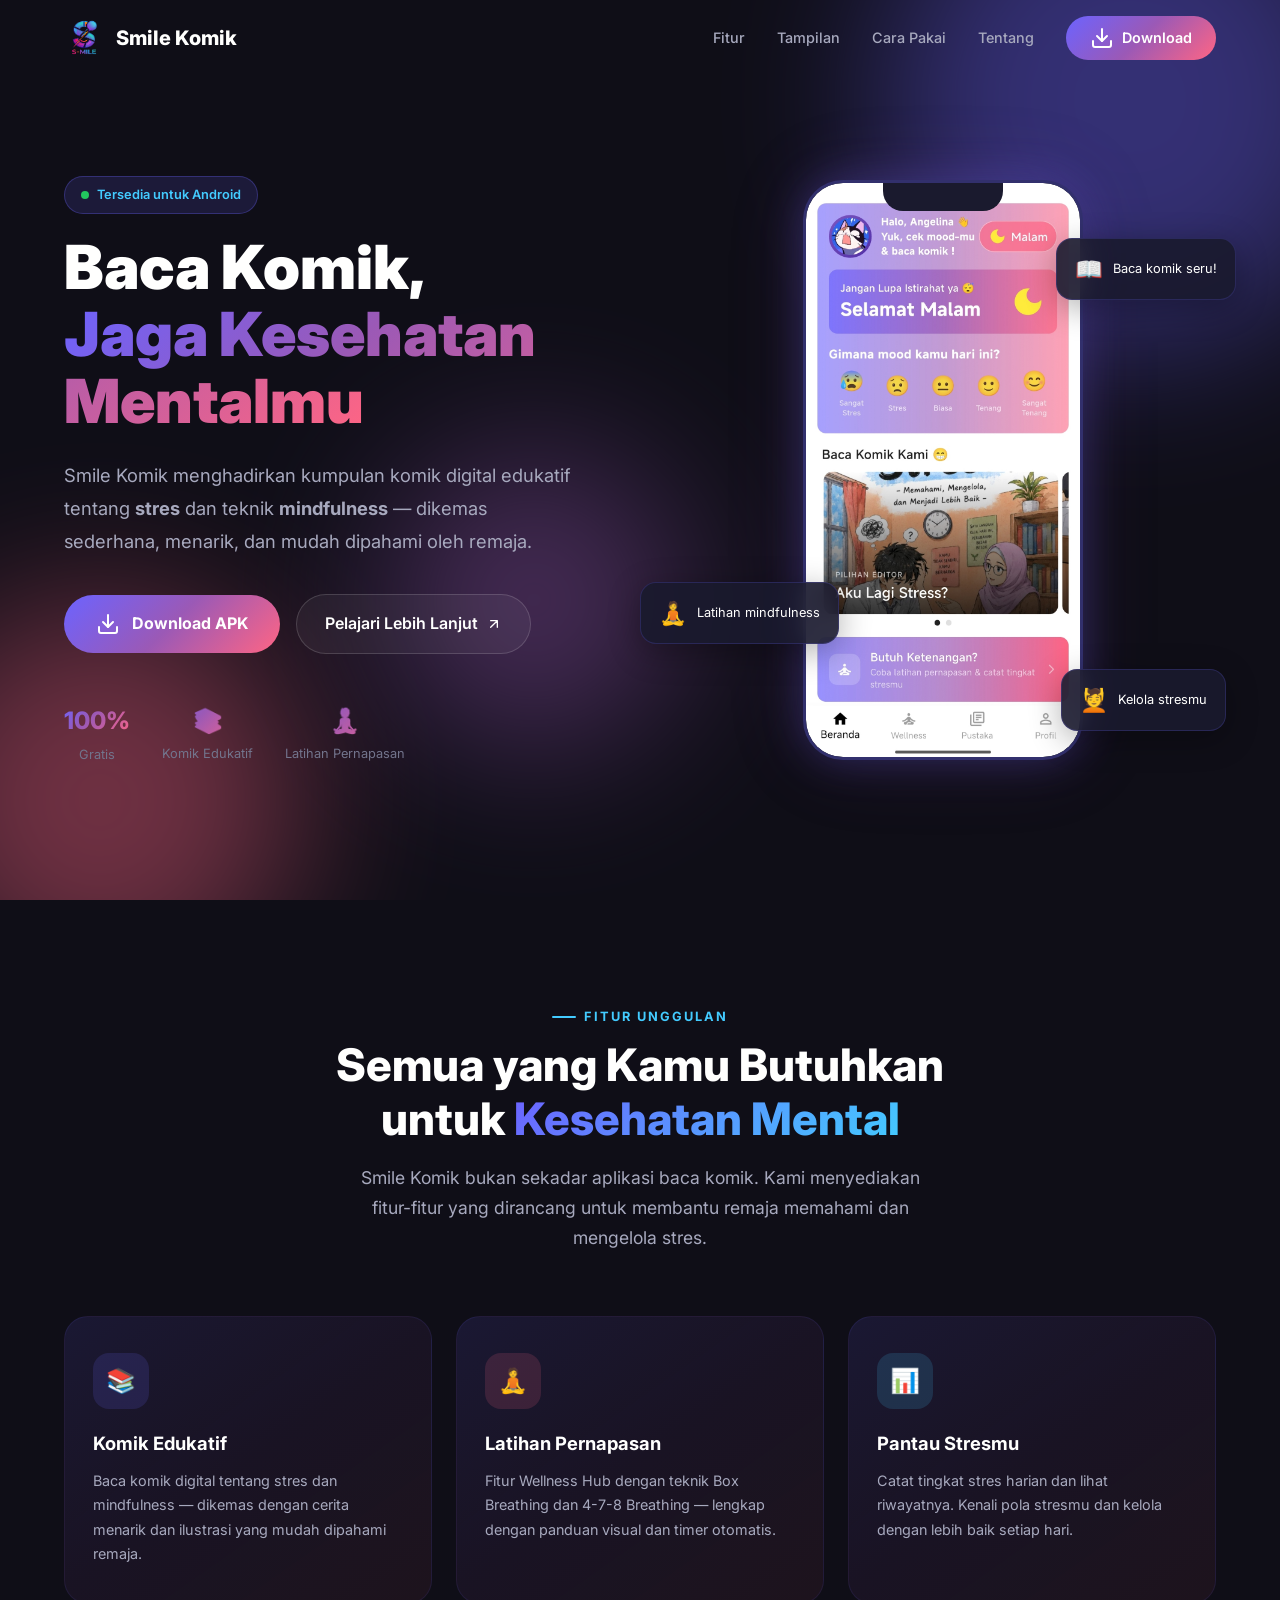
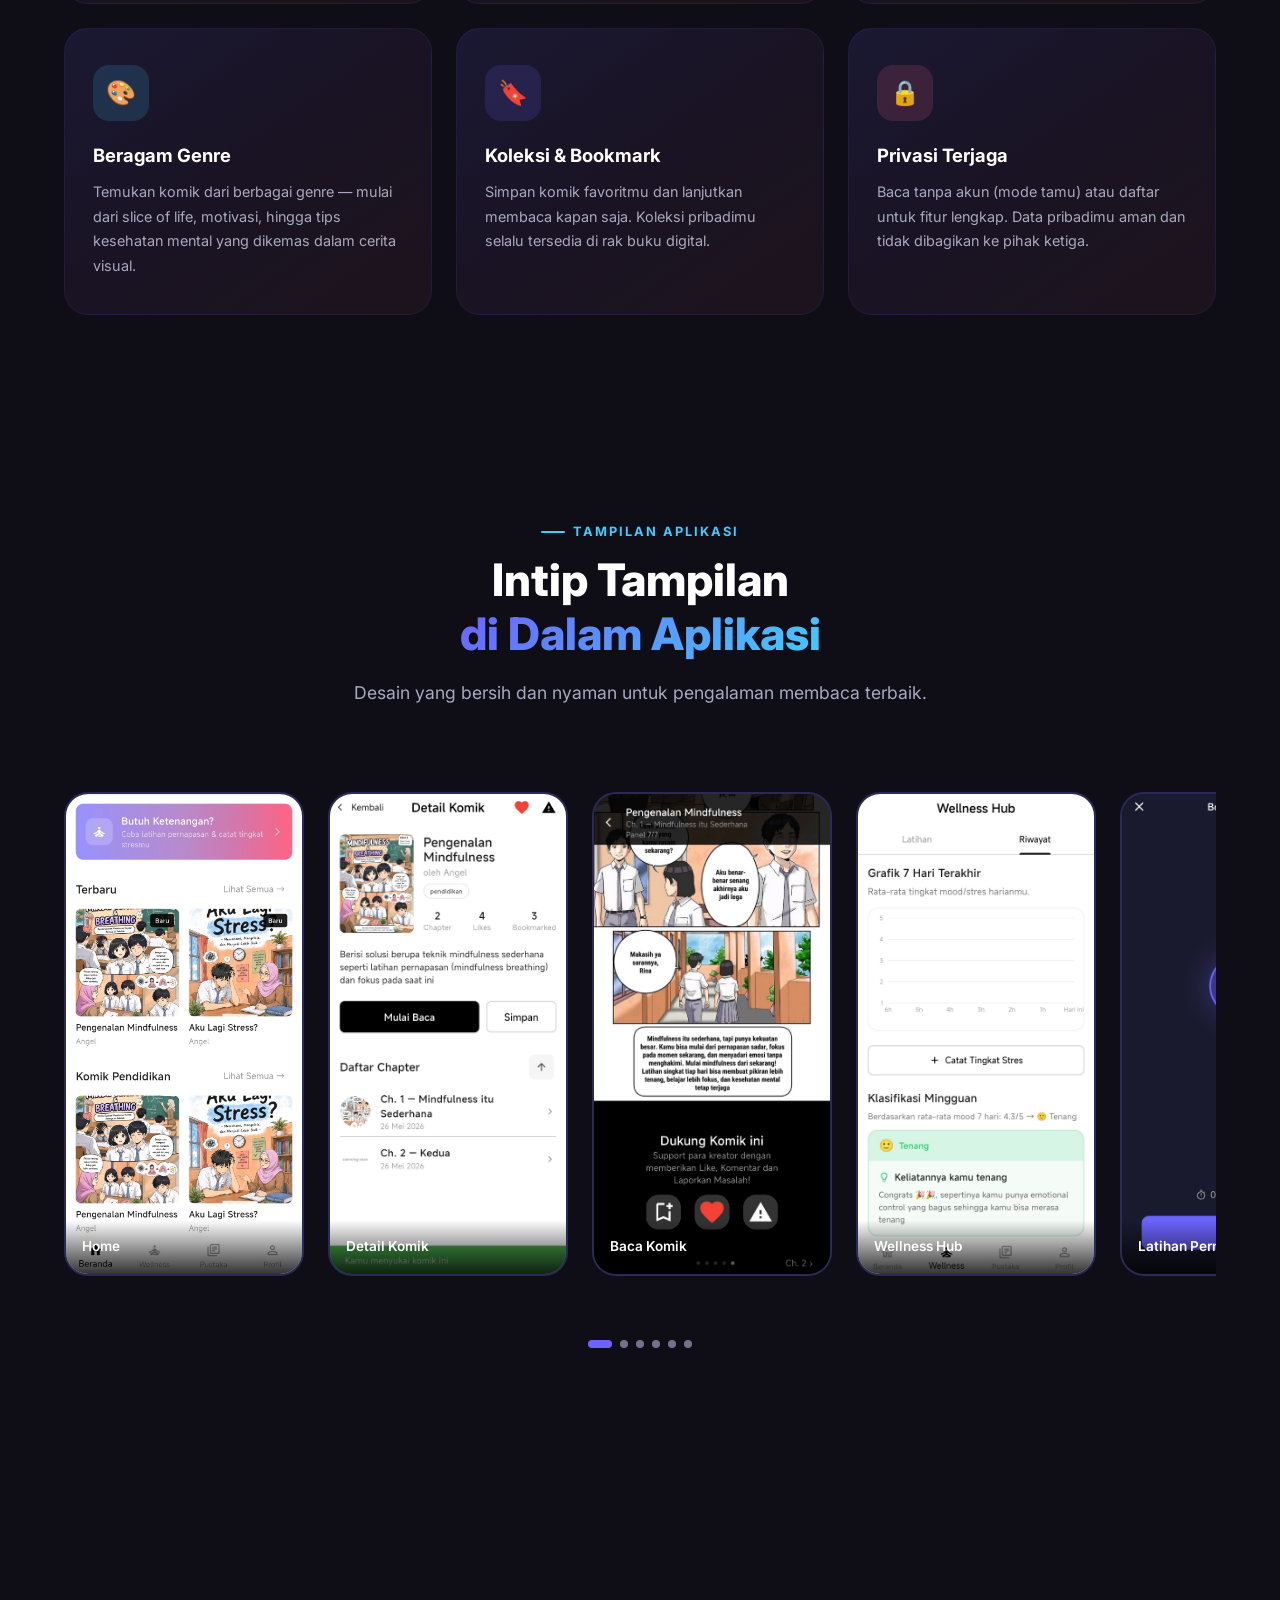
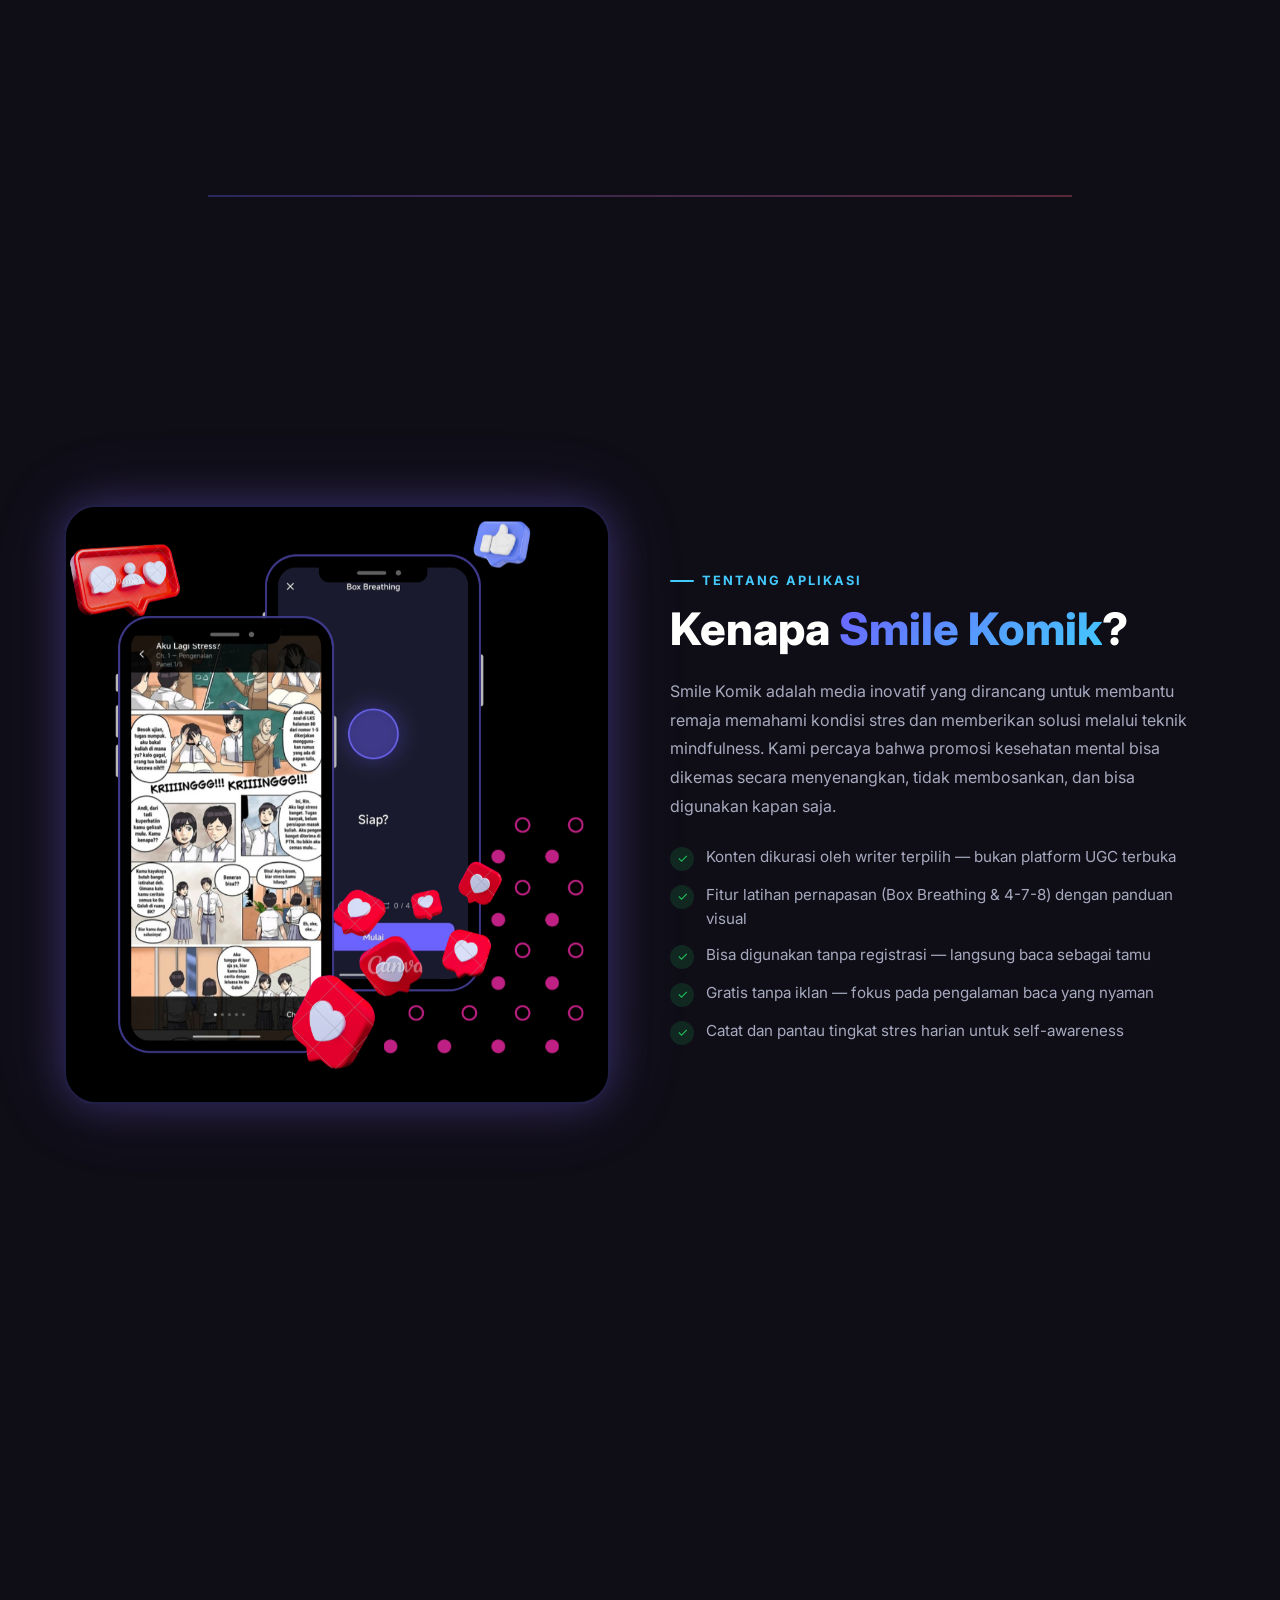
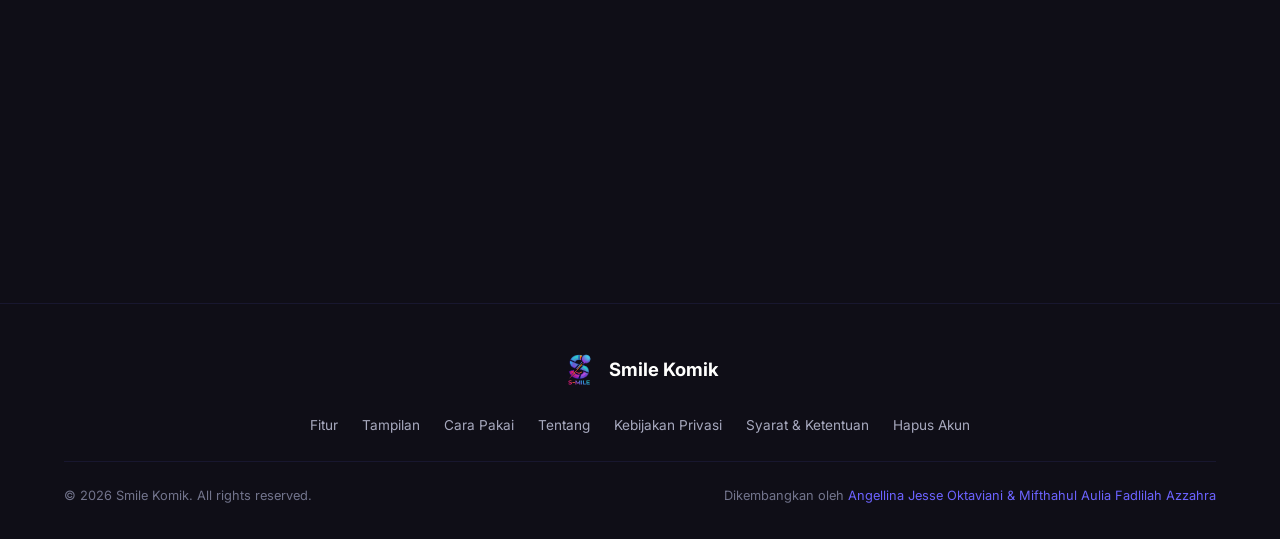
==== commit 66c028b1: "release: release v1.0.0 apk" ====
--- a/index.html
+++ b/index.html
@@ -325,10 +325,7 @@
             <p class="download-cta__desc">Mulai jaga kesehatan mentalmu hari ini. Download gratis dan langsung baca komik edukatif tentang stres & mindfulness.</p>
 
             <div class="download-cta__actions">
-              <!-- 
-              APK RELEASE GITHUB
-            -->
-              <a href="#" class="btn-download" id="ctaDownloadBtn">
+              <a href="https://github.com/coomic-app/legal/releases/download/v1.0.0/smile-komik-v1.0.0.apk" class="btn-download" id="ctaDownloadBtn">
                 <svg class="btn-download__icon" viewBox="0 0 24 24" fill="none" stroke="currentColor" stroke-width="2" stroke-linecap="round" stroke-linejoin="round">
                   <path d="M21 15v4a2 2 0 0 1-2 2H5a2 2 0 0 1-2-2v-4" />
                   <polyline points="7 10 12 15 17 10" />
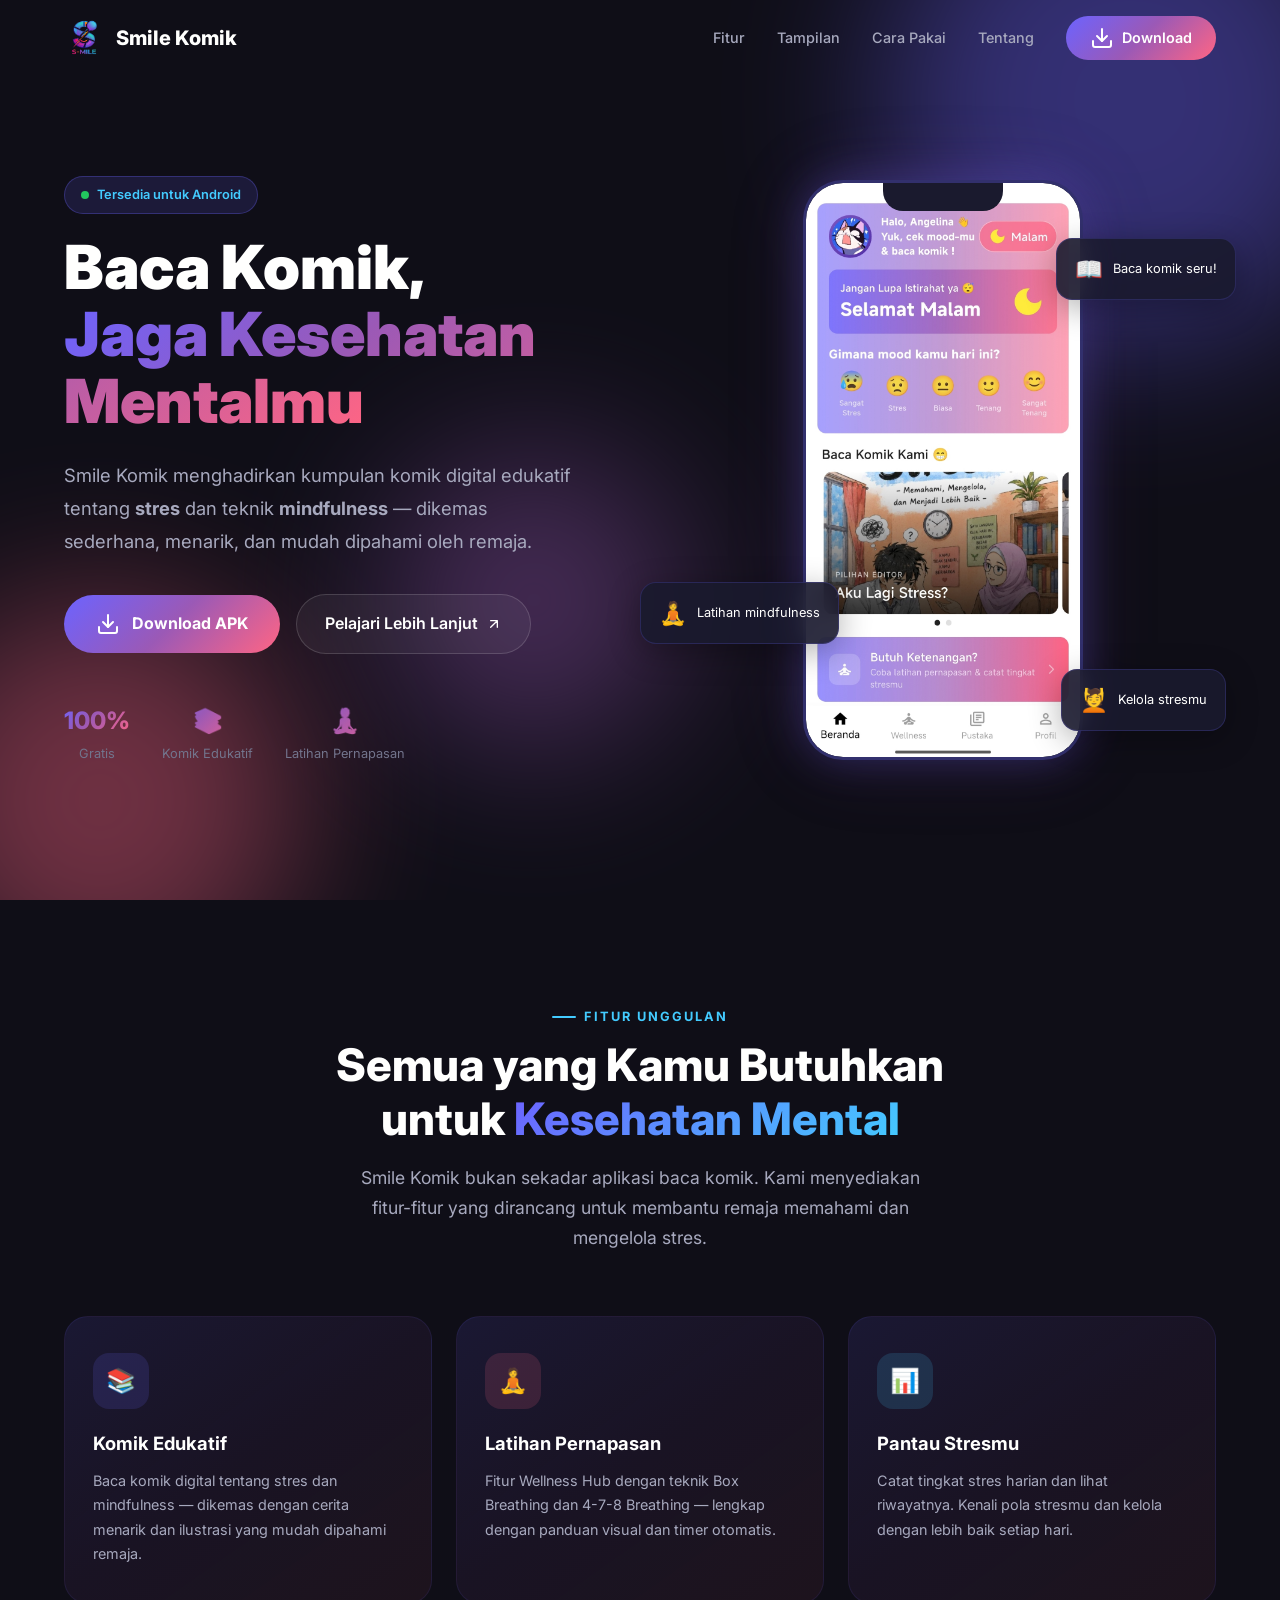
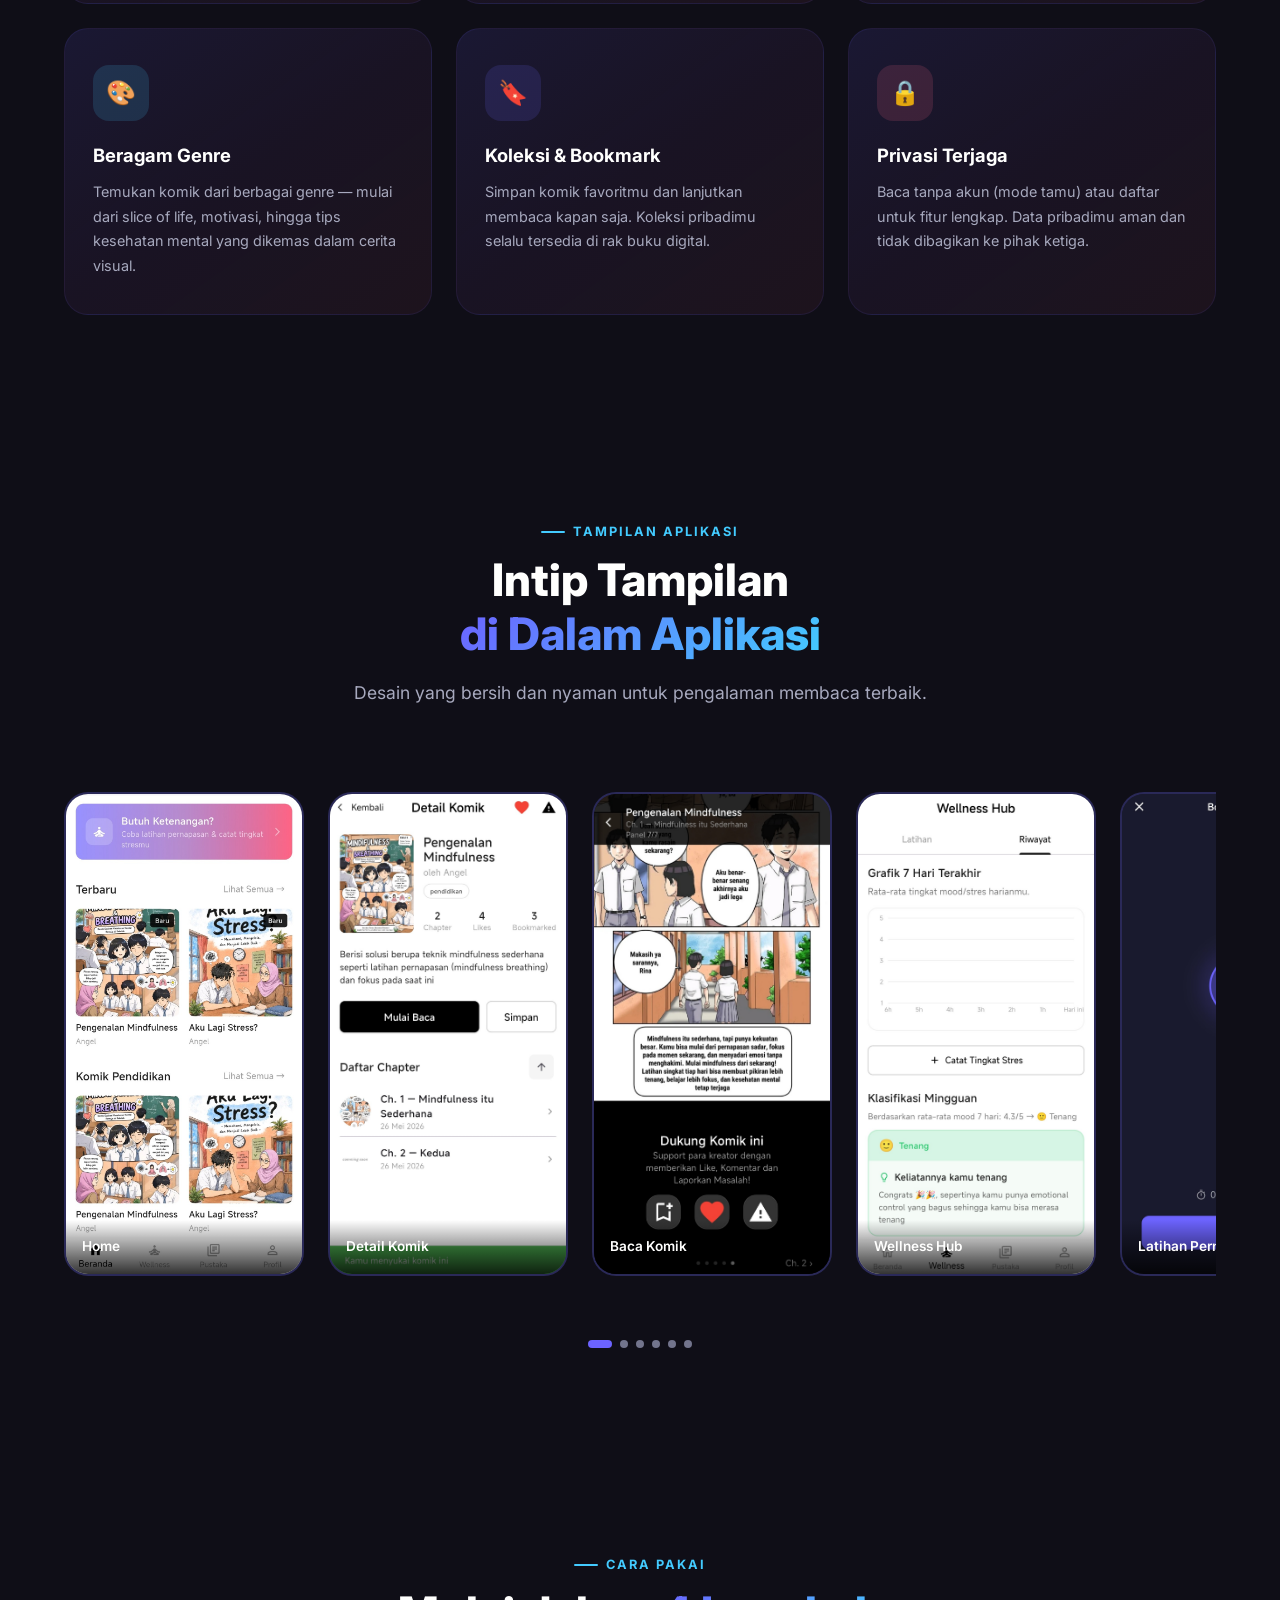
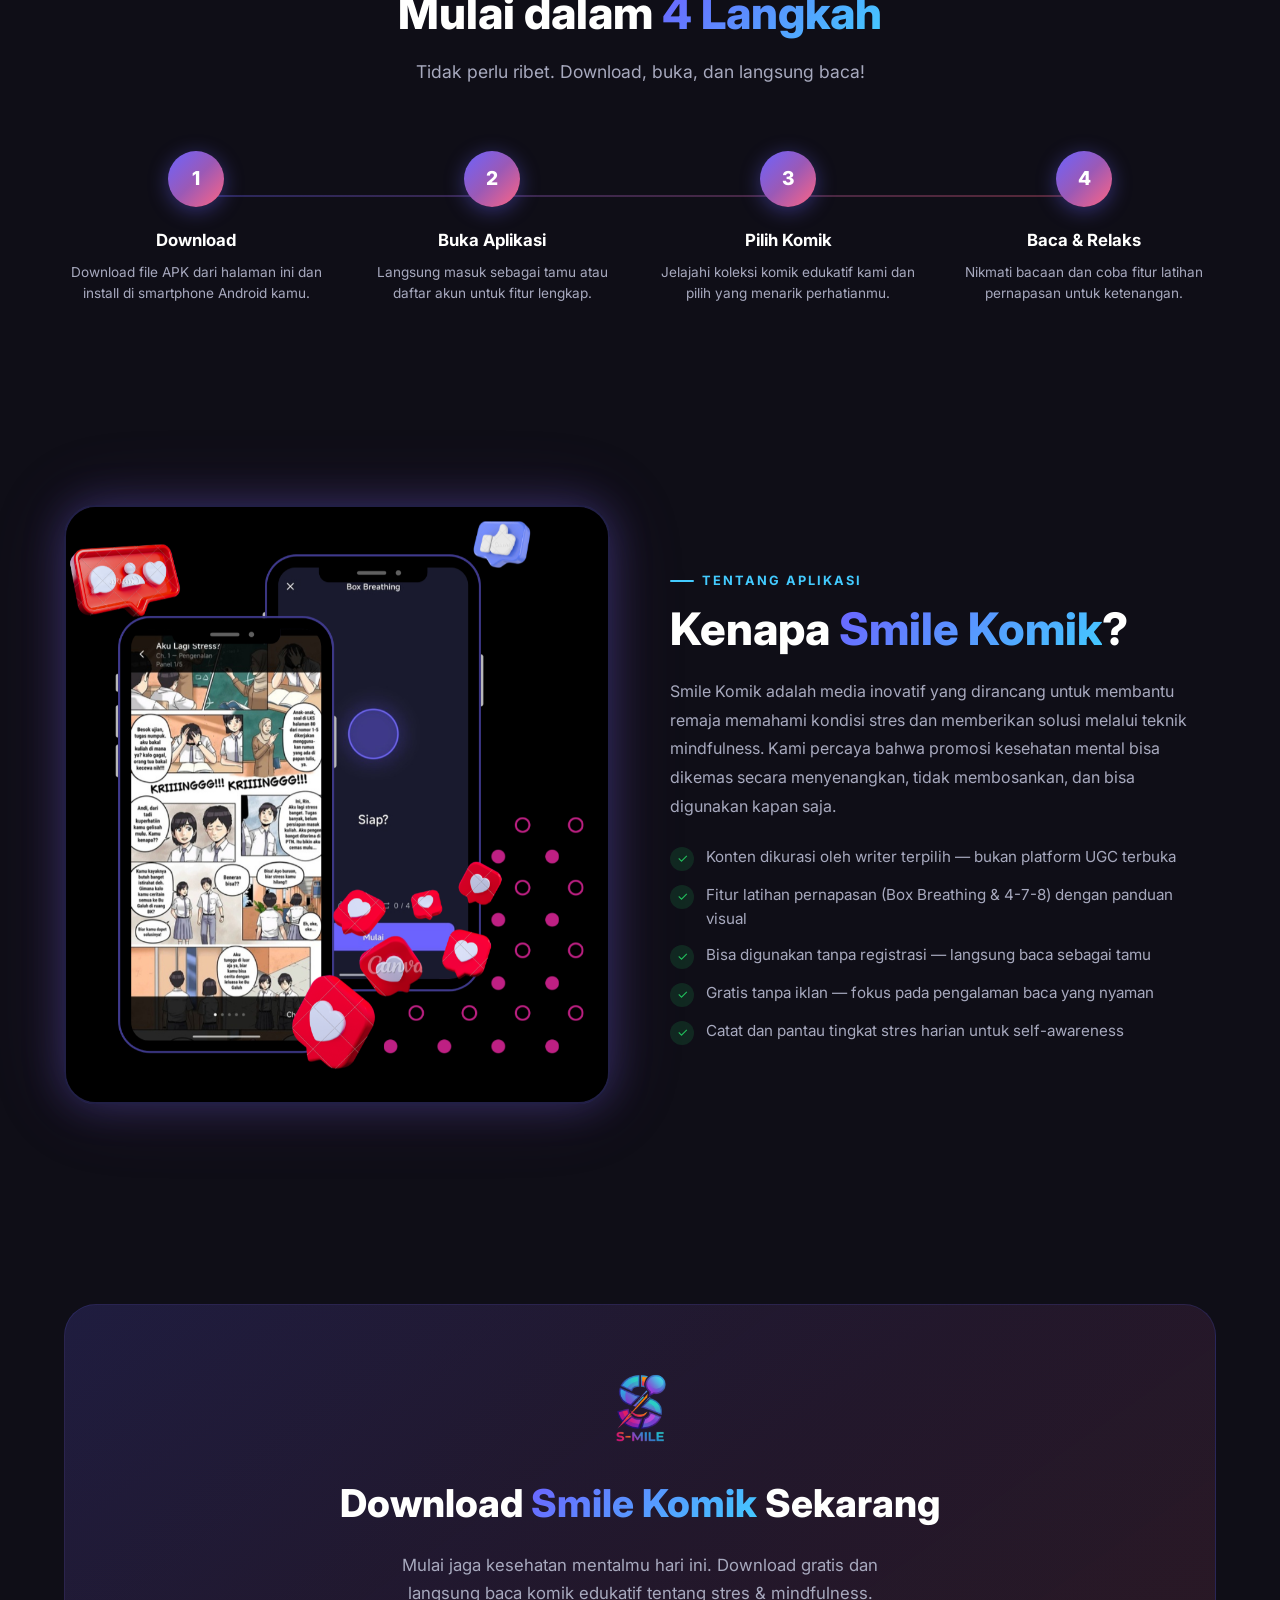
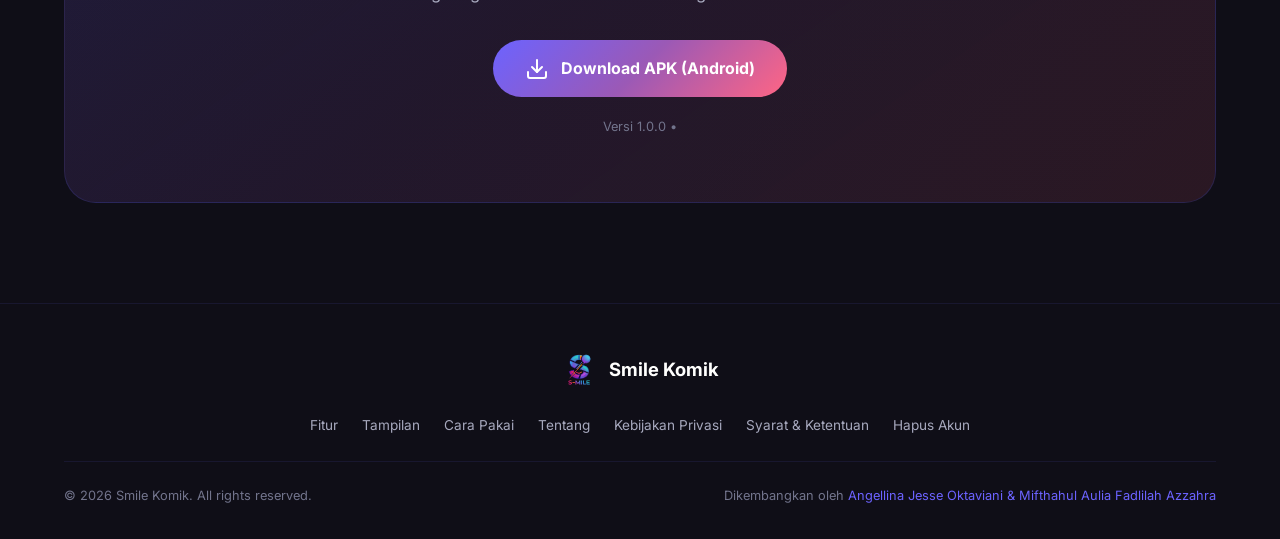
==== commit b31ae83b: "fix: homepage screenshoots section" ====
--- a/index.html
+++ b/index.html
@@ -195,7 +195,7 @@
       <div class="container">
         <div class="screenshots__carousel" id="screenshotCarousel">
           <div class="screenshot-item">
-            <img src="/assets/screenshoots/home2.jpg" alt="Tampilan Home" srcset="" />
+            <img src="./assets/screenshoots/home2.jpg" alt="Tampilan Home" srcset="" />
             <div class="screenshot-item__label">Home</div>
           </div>
 
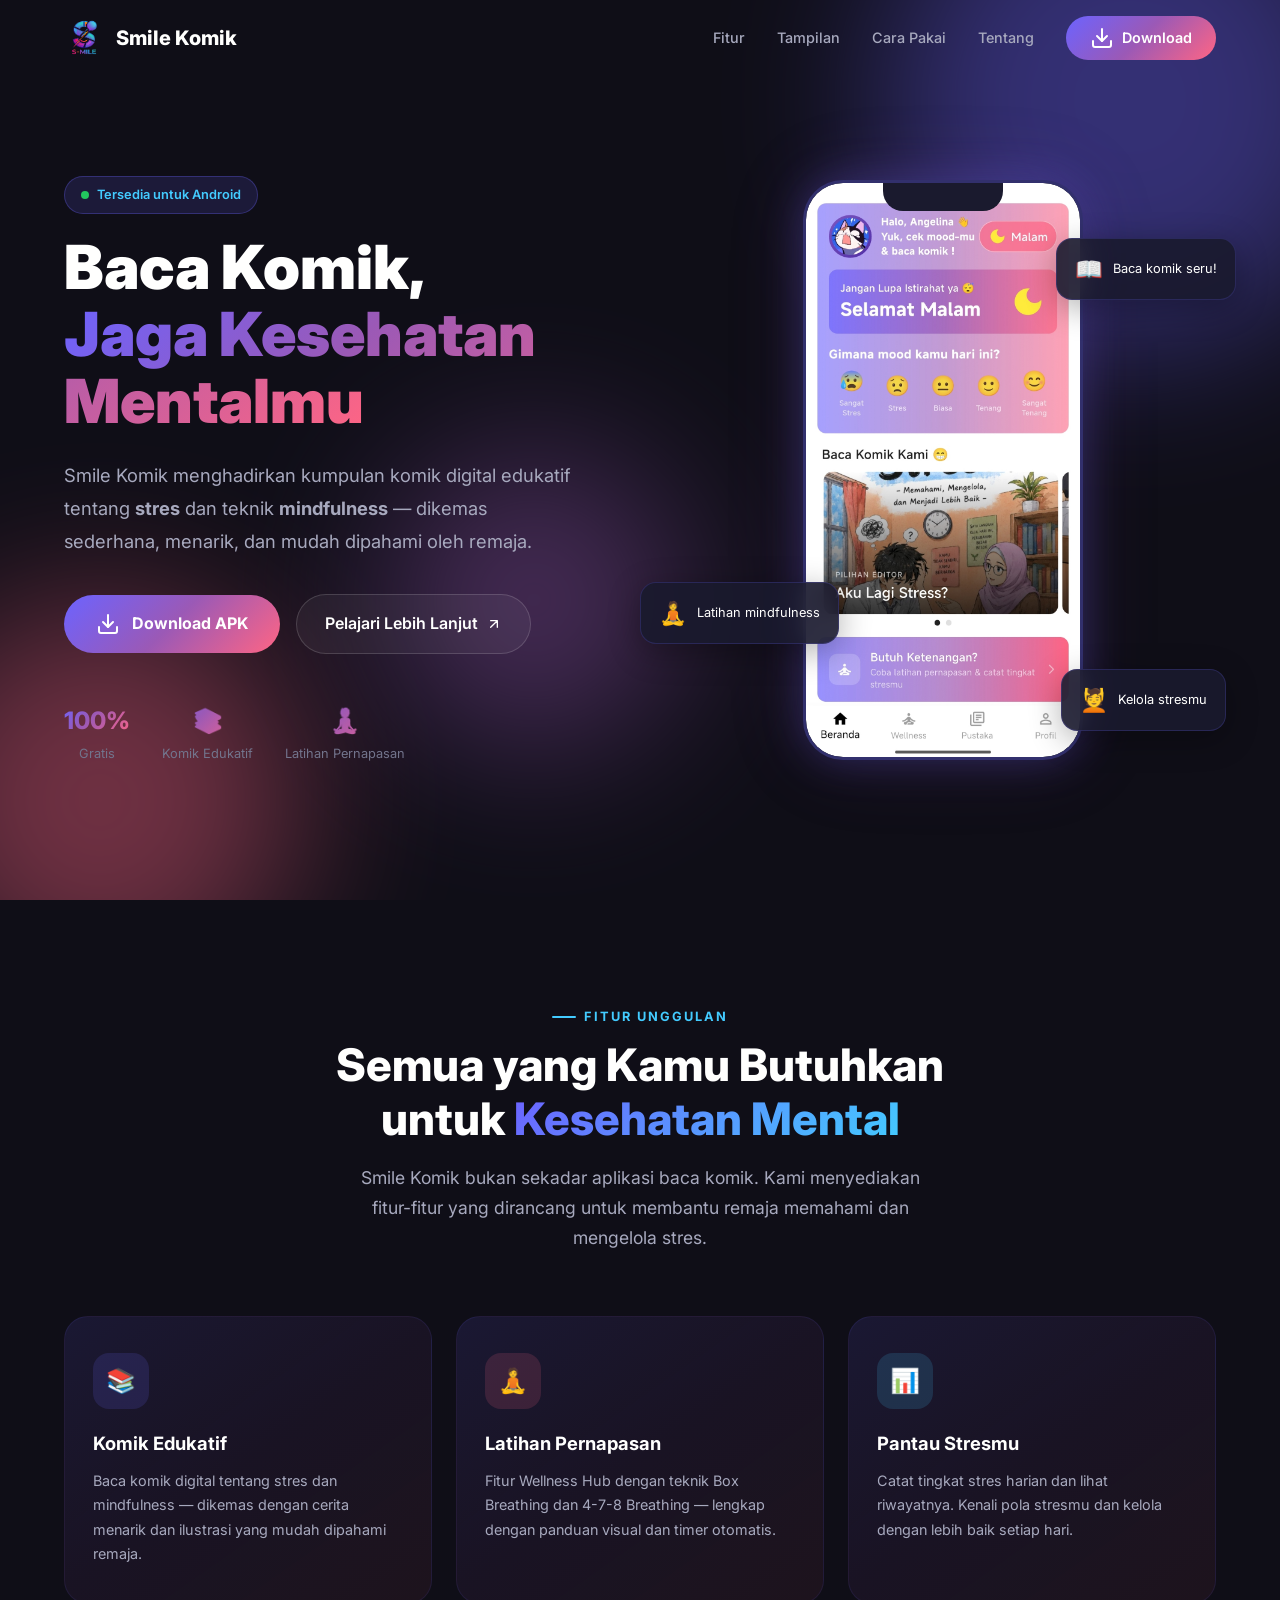
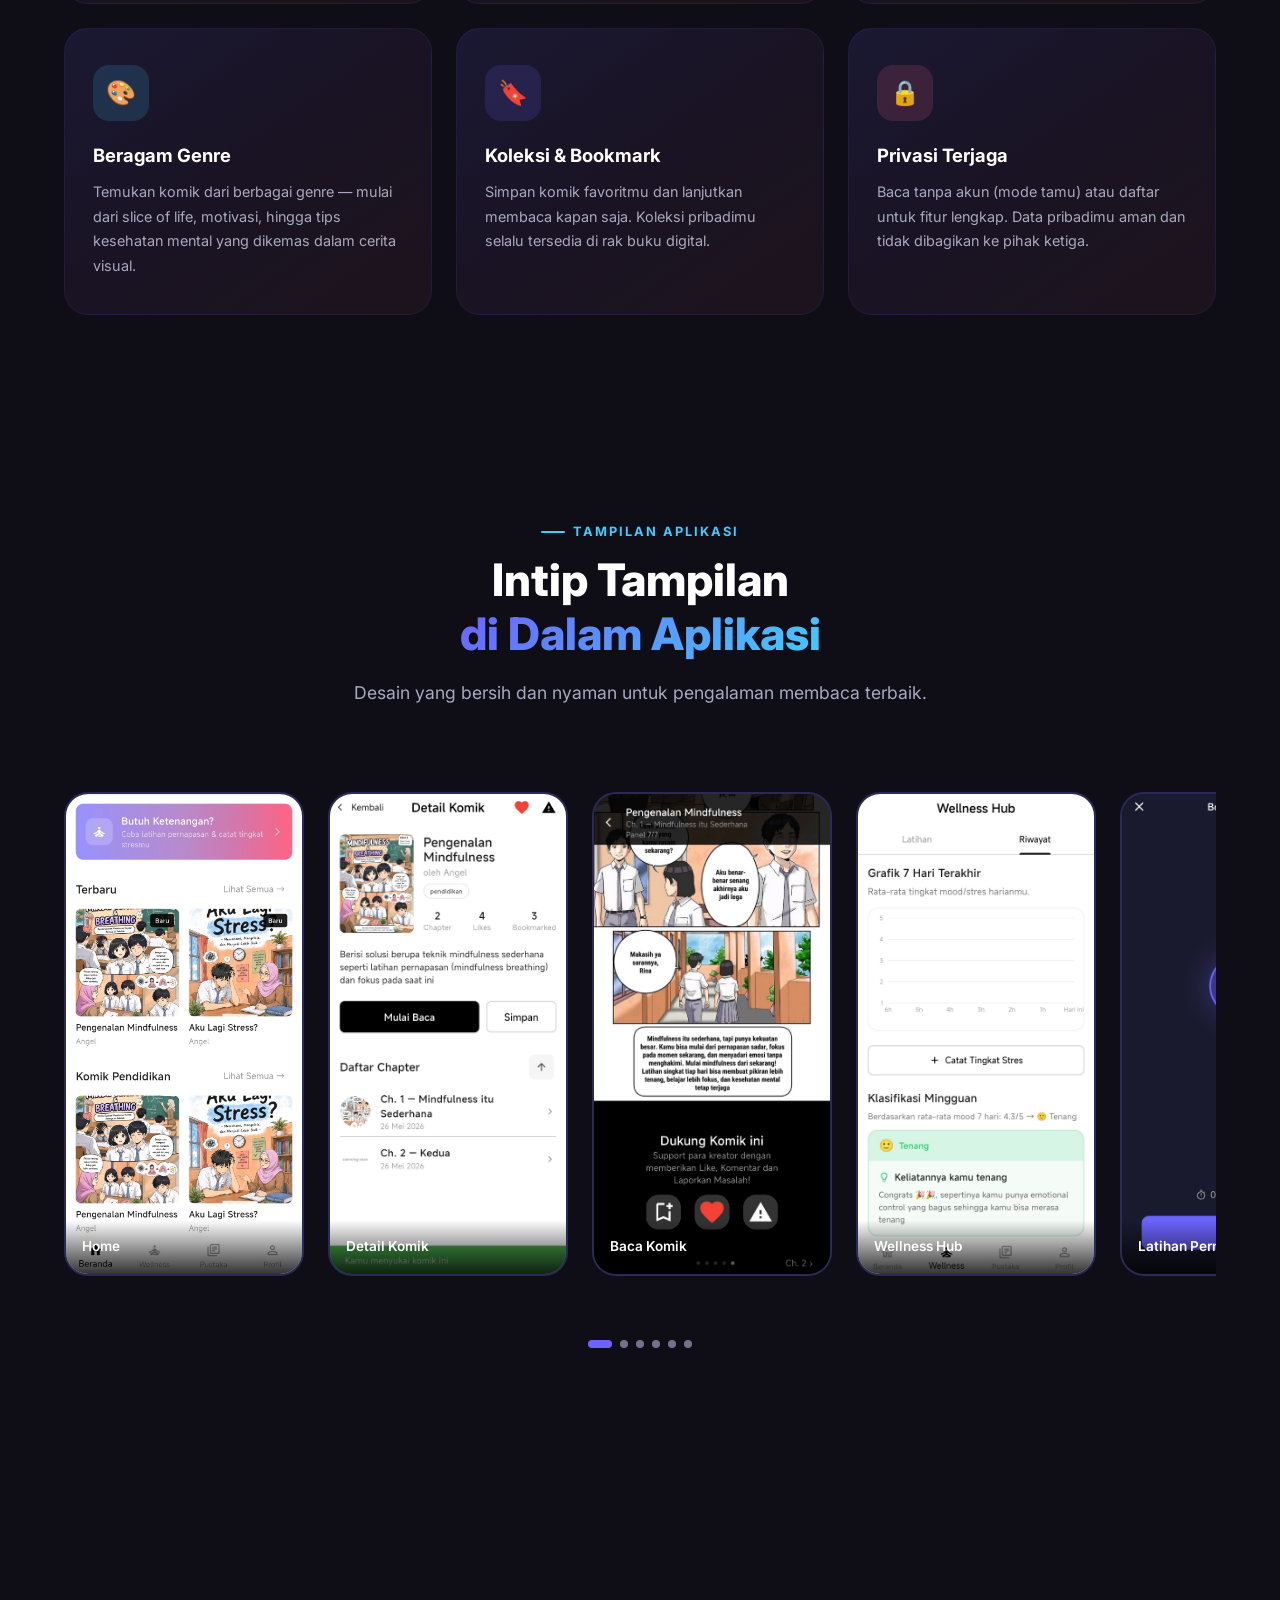
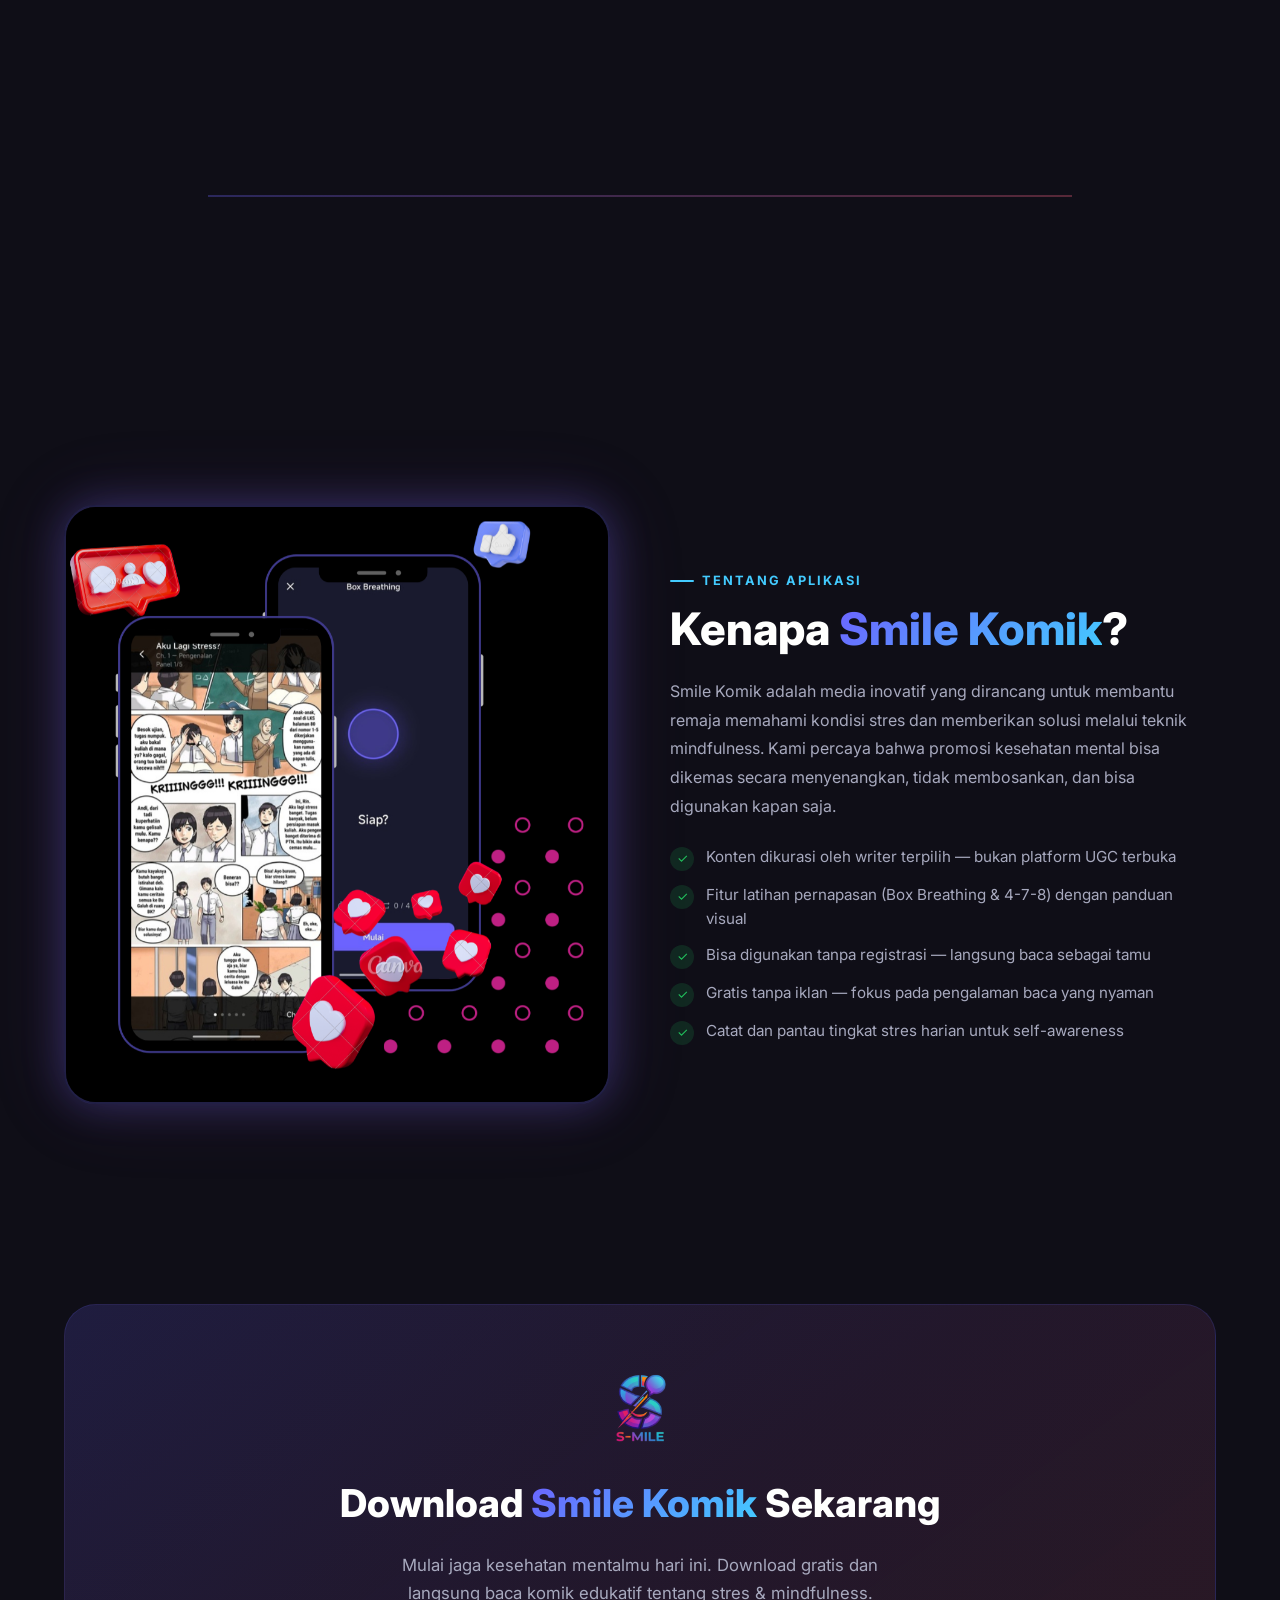
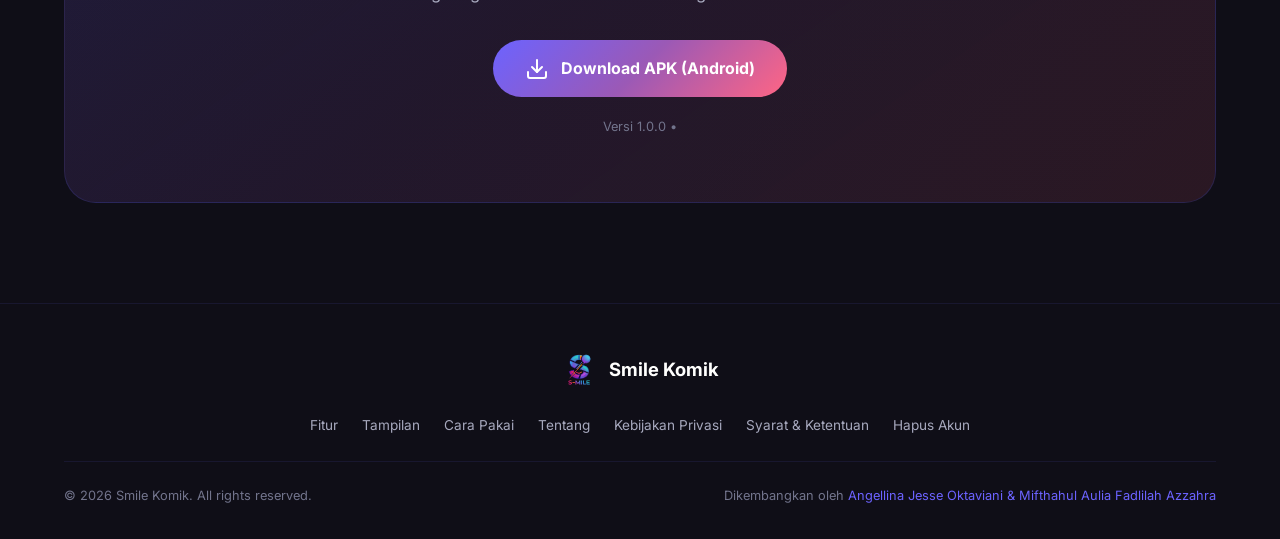
==== commit e5daa240: "release: playstore direct" ====
--- a/index.html
+++ b/index.html
@@ -325,7 +325,7 @@
             <p class="download-cta__desc">Mulai jaga kesehatan mentalmu hari ini. Download gratis dan langsung baca komik edukatif tentang stres & mindfulness.</p>
 
             <div class="download-cta__actions">
-              <a href="https://github.com/coomic-app/legal/releases/download/v1.0.0/smile-komik-v1.0.0.apk" class="btn-download" id="ctaDownloadBtn">
+              <a href="https://play.google.com/store/apps/details?id=com.client.smileapp&pcampaignid=web_share" target="_blank" class="btn-download" id="ctaDownloadBtn">
                 <svg class="btn-download__icon" viewBox="0 0 24 24" fill="none" stroke="currentColor" stroke-width="2" stroke-linecap="round" stroke-linejoin="round">
                   <path d="M21 15v4a2 2 0 0 1-2 2H5a2 2 0 0 1-2-2v-4" />
                   <polyline points="7 10 12 15 17 10" />
